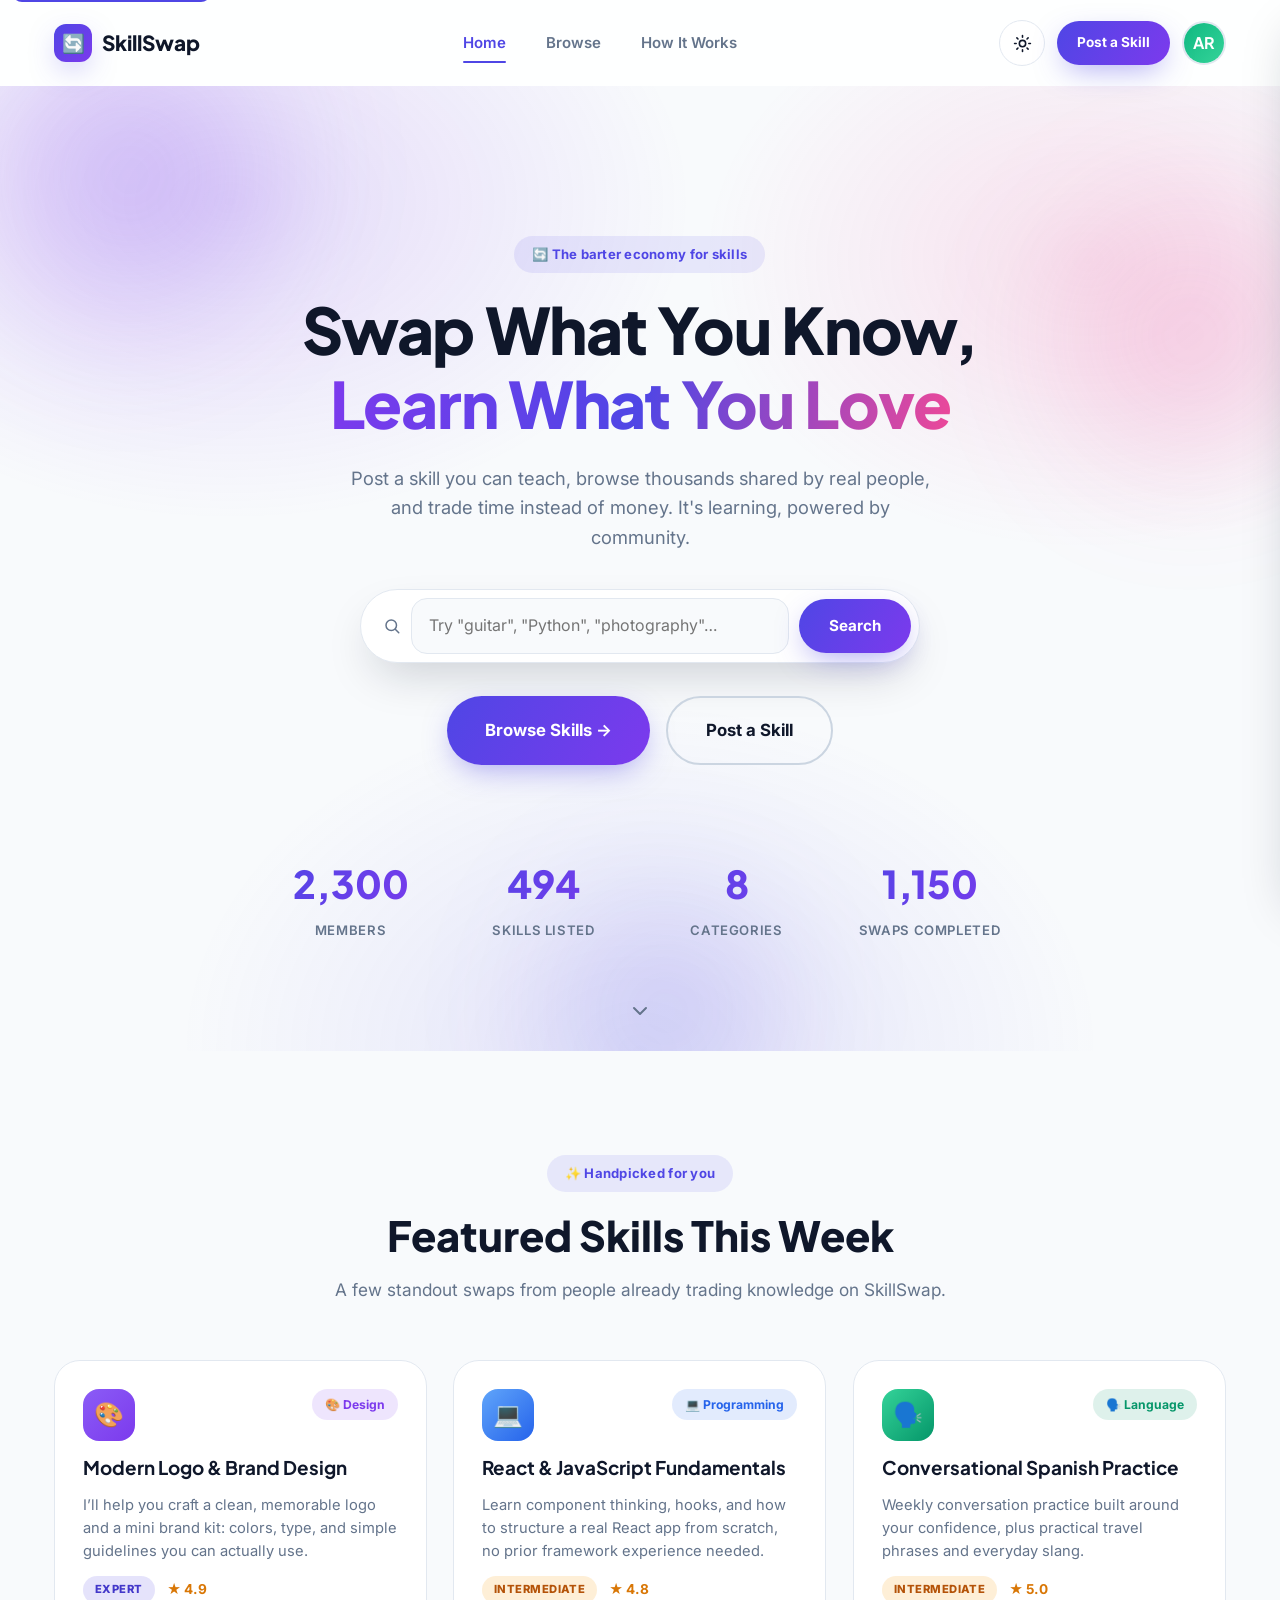
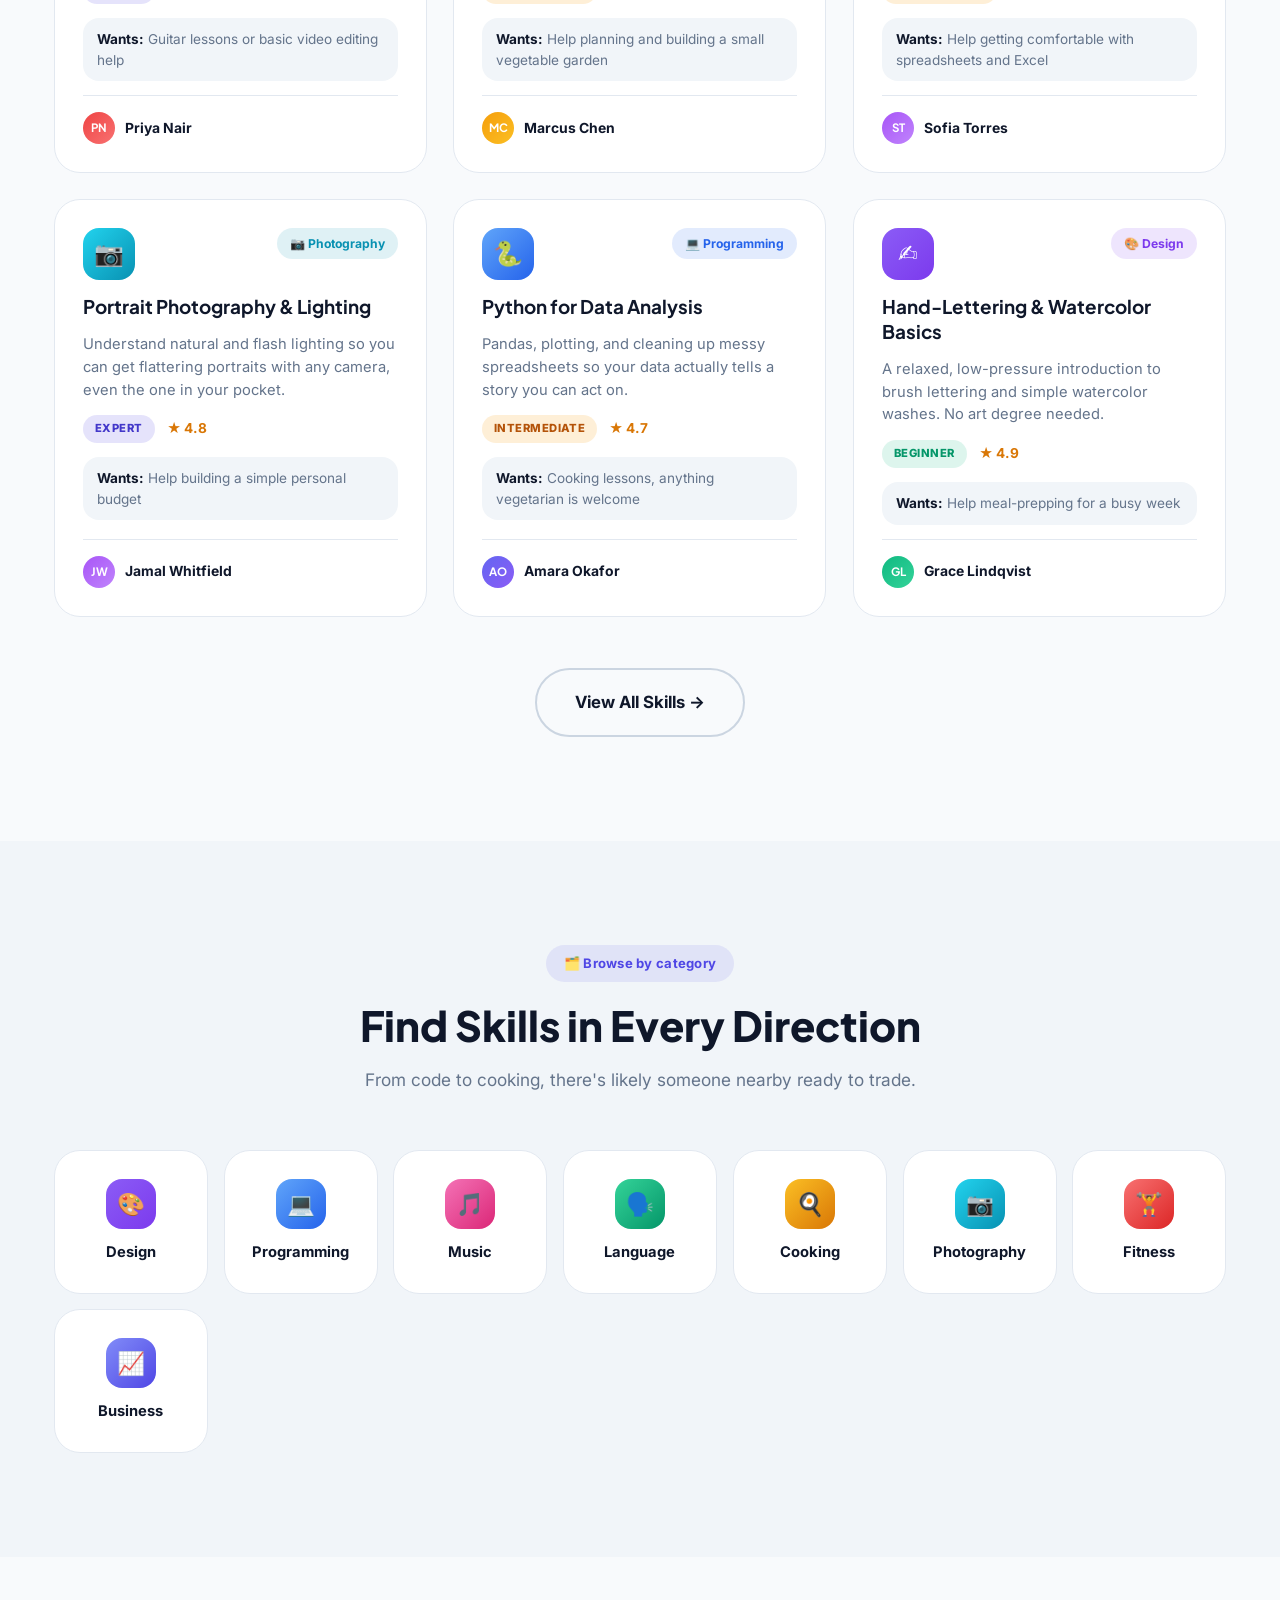
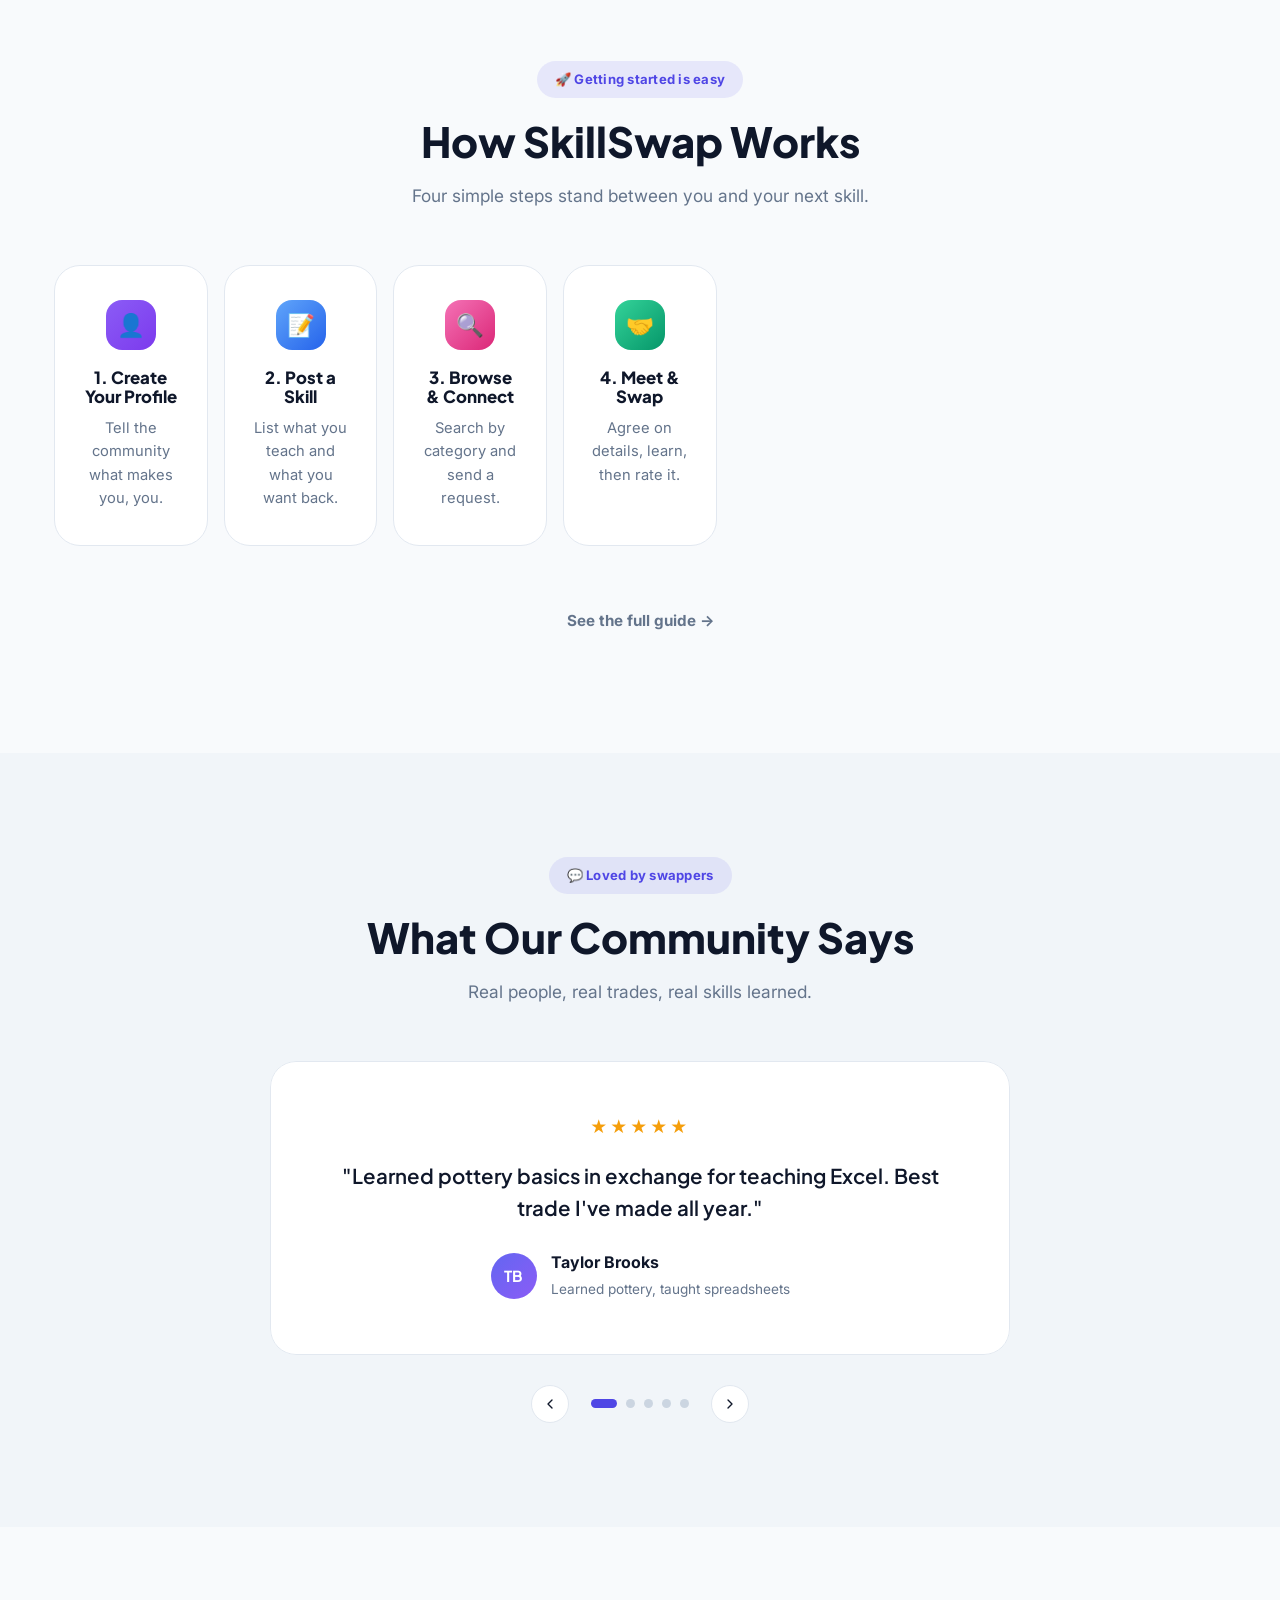
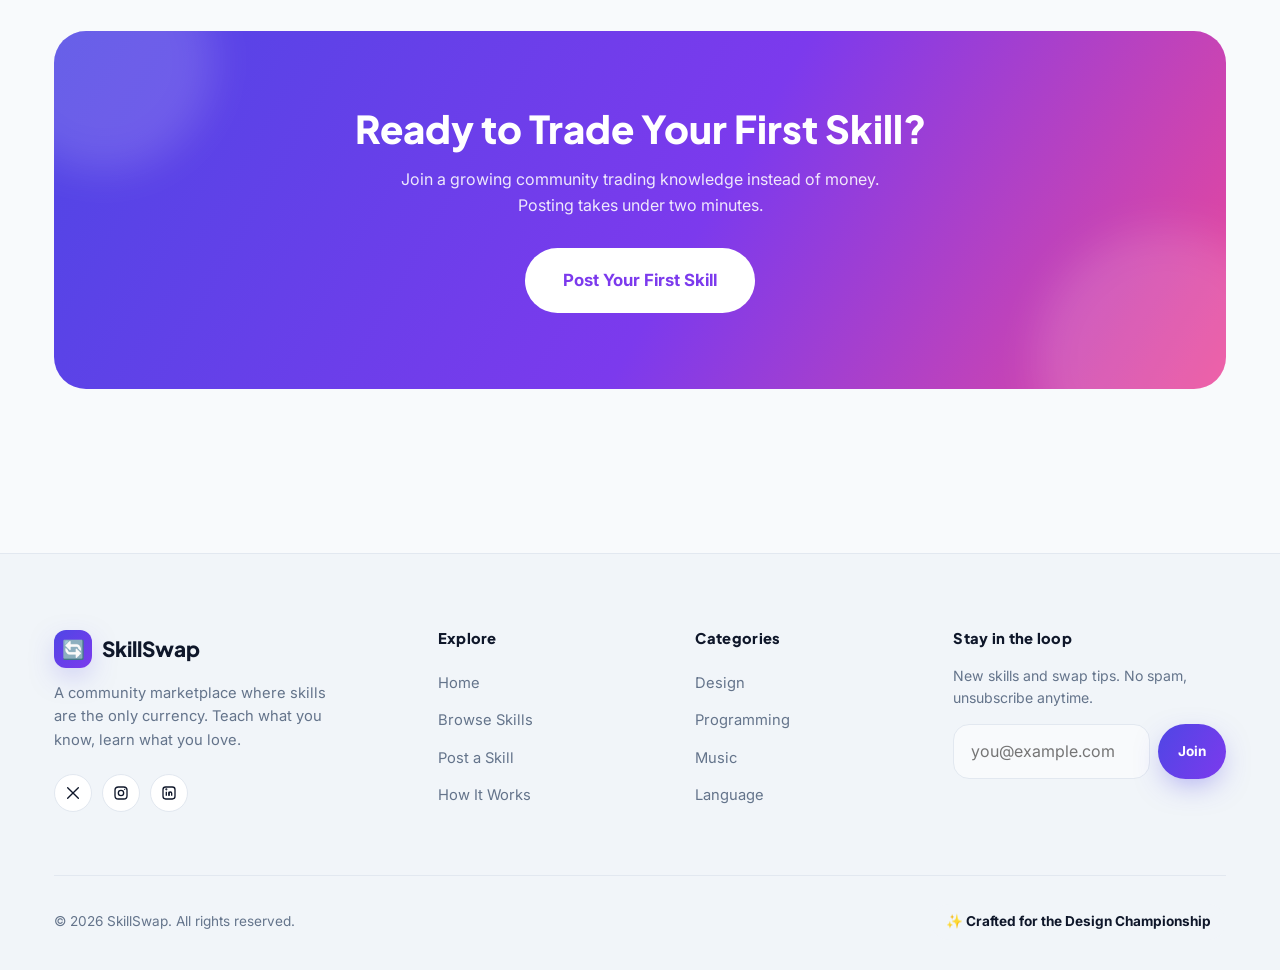
==== index.html @ 1da4742b "Add complete SkillSwap website with all pages and assets Co-Authored-By: Claude Sonnet 5 <noreply@an" ====
<!doctype html>
<html lang="en">
<head>
  <meta charset="UTF-8">
  <meta name="viewport" content="width=device-width, initial-scale=1.0">
  <title>SkillSwap — Trade Skills, Not Money</title>
  <meta name="description" content="SkillSwap is a community marketplace where you trade the skills you know for the skills you want to learn. No fees, no catch, just fair swaps.">
  <meta name="theme-color" content="#4f46e5">
  <link rel="icon" href="data:image/svg+xml,<svg xmlns='http://www.w3.org/2000/svg' viewBox='0 0 100 100'><text y='.9em' font-size='90'>🤝</text></svg>">
  <link rel="stylesheet" href="css/styles.css">
</head>
<body>
  <a class="skip-link" href="#main">Skip to main content</a>

  <header class="site-header">
    <div class="container header-inner">
      <a href="index.html" class="logo"><span class="logo-mark">🔄</span> SkillSwap</a>
      <nav class="nav-links" aria-label="Primary">
        <a href="index.html" class="nav-link">Home</a>
        <a href="browse.html" class="nav-link">Browse</a>
        <a href="how-it-works.html" class="nav-link">How It Works</a>
      </nav>
      <div class="header-actions">
        <button type="button" class="btn-icon theme-toggle" aria-label="Toggle dark mode" aria-pressed="false">
          <svg class="icon-sun" width="19" height="19" viewBox="0 0 24 24" fill="none" stroke="currentColor" stroke-width="2" stroke-linecap="round"><circle cx="12" cy="12" r="4"/><path d="M12 2v2M12 20v2M4.9 4.9l1.4 1.4M17.7 17.7l1.4 1.4M2 12h2M20 12h2M4.9 19.1l1.4-1.4M17.7 6.3l1.4-1.4"/></svg>
          <svg class="icon-moon" width="19" height="19" viewBox="0 0 24 24" fill="none" stroke="currentColor" stroke-width="2" stroke-linecap="round" stroke-linejoin="round"><path d="M21 12.8A9 9 0 1111.2 3a7 7 0 009.8 9.8z"/></svg>
        </button>
        <a href="post-skill.html" class="btn btn-primary btn-sm nav-cta">Post a Skill</a>
        <a href="profile.html" class="profile-link" aria-label="Your profile"><span class="avatar avatar-c2">AR</span></a>
        <button type="button" class="nav-toggle" aria-label="Open menu" aria-expanded="false"><span></span><span></span><span></span></button>
      </div>
    </div>
  </header>
  <div class="panel-backdrop"></div>
  <nav id="mobile-panel" aria-label="Mobile">
    <a href="index.html" class="mobile-link">Home</a>
    <a href="browse.html" class="mobile-link">Browse Skills</a>
    <a href="post-skill.html" class="mobile-link">Post a Skill</a>
    <a href="how-it-works.html" class="mobile-link">How It Works</a>
    <a href="profile.html" class="mobile-link">Profile</a>
    <a href="post-skill.html" class="btn btn-primary btn-block mobile-cta">Post a Skill</a>
  </nav>

  <main id="main">
    <section class="hero" data-parallax>
      <div class="hero-blobs" aria-hidden="true">
        <div class="blob blob-1" data-depth="14"></div>
        <div class="blob blob-2" data-depth="22"></div>
        <div class="blob blob-3" data-depth="10"></div>
      </div>
      <div class="container hero-inner">
        <span class="eyebrow" data-reveal style="transition-delay:0s">🔄 The barter economy for skills</span>
        <h1 data-reveal style="transition-delay:.08s">Swap What You Know, <span class="text-gradient">Learn What You Love</span></h1>
        <p class="hero-sub" data-reveal style="transition-delay:.16s">Post a skill you can teach, browse thousands shared by real people, and trade time instead of money. It's learning, powered by community.</p>

        <form class="hero-search" id="hero-search-form" role="search" data-reveal style="transition-delay:.24s">
          <span class="hero-search-icon" aria-hidden="true">
            <svg width="18" height="18" viewBox="0 0 24 24" fill="none" stroke="currentColor" stroke-width="2" stroke-linecap="round"><circle cx="11" cy="11" r="7"/><path d="M21 21l-4.3-4.3"/></svg>
          </span>
          <label for="hero-search-input" class="sr-only">Search skills</label>
          <input type="text" id="hero-search-input" placeholder='Try "guitar", "Python", "photography"…' autocomplete="off">
          <button type="submit" class="btn btn-primary">Search</button>
        </form>

        <div class="hero-cta" data-reveal style="transition-delay:.32s">
          <a href="browse.html" class="btn btn-primary btn-lg">Browse Skills →</a>
          <a href="post-skill.html" class="btn btn-outline btn-lg">Post a Skill</a>
        </div>

        <div class="hero-stats" data-reveal style="transition-delay:.4s">
          <div class="stat-item"><span class="stat-num" data-counter="2300">0</span><span class="stat-label">Members</span></div>
          <div class="stat-item"><span class="stat-num" data-counter-target="skills" data-counter="480">0</span><span class="stat-label">Skills Listed</span></div>
          <div class="stat-item"><span class="stat-num" data-counter-target="categories" data-counter="8">0</span><span class="stat-label">Categories</span></div>
          <div class="stat-item"><span class="stat-num" data-counter="1150">0</span><span class="stat-label">Swaps Completed</span></div>
        </div>
      </div>
      <a href="#featured" class="scroll-cue" aria-label="Scroll to featured skills">
        <svg width="24" height="24" viewBox="0 0 24 24" fill="none" stroke="currentColor" stroke-width="2" stroke-linecap="round" stroke-linejoin="round"><path d="M6 9l6 6 6-6"/></svg>
      </a>
    </section>

    <section class="section" id="featured">
      <div class="container">
        <div class="section-head" data-reveal>
          <span class="eyebrow">✨ Handpicked for you</span>
          <h2>Featured Skills This Week</h2>
          <p>A few standout swaps from people already trading knowledge on SkillSwap.</p>
        </div>
        <div class="skills-grid stagger" id="featured-grid"></div>
        <div style="text-align:center;margin-top:52px" data-reveal>
          <a href="browse.html" class="btn btn-outline btn-lg">View All Skills →</a>
        </div>
      </div>
    </section>

    <section class="section section-alt">
      <div class="container">
        <div class="section-head" data-reveal>
          <span class="eyebrow">🗂️ Browse by category</span>
          <h2>Find Skills in Every Direction</h2>
          <p>From code to cooking, there's likely someone nearby ready to trade.</p>
        </div>
        <div class="category-grid" id="home-categories"></div>
      </div>
    </section>

    <section class="section">
      <div class="container">
        <div class="section-head" data-reveal>
          <span class="eyebrow">🚀 Getting started is easy</span>
          <h2>How SkillSwap Works</h2>
          <p>Four simple steps stand between you and your next skill.</p>
        </div>
        <div class="category-grid stagger" data-reveal>
          <div class="tip-card"><span class="cat-icon cat-icon-violet">👤</span><h3>1. Create Your Profile</h3><p>Tell the community what makes you, you.</p></div>
          <div class="tip-card"><span class="cat-icon cat-icon-blue">📝</span><h3>2. Post a Skill</h3><p>List what you teach and what you want back.</p></div>
          <div class="tip-card"><span class="cat-icon cat-icon-pink">🔍</span><h3>3. Browse & Connect</h3><p>Search by category and send a request.</p></div>
          <div class="tip-card"><span class="cat-icon cat-icon-emerald">🤝</span><h3>4. Meet & Swap</h3><p>Agree on details, learn, then rate it.</p></div>
        </div>
        <div style="text-align:center;margin-top:48px" data-reveal>
          <a href="how-it-works.html" class="btn btn-ghost">See the full guide →</a>
        </div>
      </div>
    </section>

    <section class="section section-alt">
      <div class="container">
        <div class="section-head" data-reveal>
          <span class="eyebrow">💬 Loved by swappers</span>
          <h2>What Our Community Says</h2>
          <p>Real people, real trades, real skills learned.</p>
        </div>
        <div class="testimonial-wrap" data-reveal>
          <div class="testimonial-track" id="testimonial-track">
            <div class="testimonial-card">
              <div class="testimonial-stars" aria-hidden="true">★★★★★</div>
              <p class="testimonial-quote">"Learned pottery basics in exchange for teaching Excel. Best trade I've made all year."</p>
              <div class="testimonial-person">
                <span class="avatar avatar-md avatar-c0">TB</span>
                <div style="text-align:left"><span class="testimonial-name">Taylor Brooks</span><span class="testimonial-role">Learned pottery, taught spreadsheets</span></div>
              </div>
            </div>
            <div class="testimonial-card">
              <div class="testimonial-stars" aria-hidden="true">★★★★★</div>
              <p class="testimonial-quote">"I was skeptical about a no-money marketplace. Three swaps in, SkillSwap has more than paid for itself."</p>
              <div class="testimonial-person">
                <span class="avatar avatar-md avatar-c4">SO</span>
                <div style="text-align:left"><span class="testimonial-name">Sam Okonkwo</span><span class="testimonial-role">Web developer & home cook</span></div>
              </div>
            </div>
            <div class="testimonial-card">
              <div class="testimonial-stars" aria-hidden="true">★★★★★</div>
              <p class="testimonial-quote">"Posted my French lessons on a Tuesday, had my first swap request by Thursday. It just works."</p>
              <div class="testimonial-person">
                <span class="avatar avatar-md avatar-c1">ID</span>
                <div style="text-align:left"><span class="testimonial-name">Isabelle Duarte</span><span class="testimonial-role">French tutor</span></div>
              </div>
            </div>
            <div class="testimonial-card">
              <div class="testimonial-stars" aria-hidden="true">★★★★★</div>
              <p class="testimonial-quote">"Traded logo design for guitar lessons. My band finally has a logo, and I can play barre chords."</p>
              <div class="testimonial-person">
                <span class="avatar avatar-md avatar-c6">RP</span>
                <div style="text-align:left"><span class="testimonial-name">Ravi Patel</span><span class="testimonial-role">Musician & designer</span></div>
              </div>
            </div>
            <div class="testimonial-card">
              <div class="testimonial-stars" aria-hidden="true">★★★★★</div>
              <p class="testimonial-quote">"The matching flow feels more thoughtful than platforms ten times this size. Genuinely well made."</p>
              <div class="testimonial-person">
                <span class="avatar avatar-md avatar-c3">MS</span>
                <div style="text-align:left"><span class="testimonial-name">Meg Sullivan</span><span class="testimonial-role">Product manager</span></div>
              </div>
            </div>
          </div>
        </div>
        <div class="testimonial-controls">
          <button type="button" class="btn-icon btn-sm" id="testimonial-prev" aria-label="Previous testimonial">
            <svg width="16" height="16" viewBox="0 0 24 24" fill="none" stroke="currentColor" stroke-width="2" stroke-linecap="round" stroke-linejoin="round"><path d="M15 18l-6-6 6-6"/></svg>
          </button>
          <div class="testimonial-dots" id="testimonial-dots"></div>
          <button type="button" class="btn-icon btn-sm" id="testimonial-next" aria-label="Next testimonial">
            <svg width="16" height="16" viewBox="0 0 24 24" fill="none" stroke="currentColor" stroke-width="2" stroke-linecap="round" stroke-linejoin="round"><path d="M9 18l6-6-6-6"/></svg>
          </button>
        </div>
      </div>
    </section>

    <section class="section">
      <div class="container">
        <div class="cta-banner" data-reveal="scale">
          <h2>Ready to Trade Your First Skill?</h2>
          <p>Join a growing community trading knowledge instead of money. Posting takes under two minutes.</p>
          <a href="post-skill.html" class="btn btn-white btn-lg">Post Your First Skill</a>
        </div>
      </div>
    </section>
  </main>

  <footer class="site-footer">
    <div class="container">
      <div class="footer-grid">
        <div class="footer-brand">
          <a href="index.html" class="logo"><span class="logo-mark">🔄</span> SkillSwap</a>
          <p>A community marketplace where skills are the only currency. Teach what you know, learn what you love.</p>
          <div class="footer-social">
            <a href="#" class="btn-icon btn-sm" aria-label="Twitter"><svg width="16" height="16" viewBox="0 0 24 24" fill="none" stroke="currentColor" stroke-width="2" stroke-linecap="round"><path d="M4 4l16 16M20 4L4 20"/></svg></a>
            <a href="#" class="btn-icon btn-sm" aria-label="Instagram"><svg width="16" height="16" viewBox="0 0 24 24" fill="none" stroke="currentColor" stroke-width="2"><rect x="3" y="3" width="18" height="18" rx="5"/><circle cx="12" cy="12" r="4"/><circle cx="17.5" cy="6.5" r="1" fill="currentColor" stroke="none"/></svg></a>
            <a href="#" class="btn-icon btn-sm" aria-label="LinkedIn"><svg width="16" height="16" viewBox="0 0 24 24" fill="none" stroke="currentColor" stroke-width="2"><rect x="3" y="3" width="18" height="18" rx="4"/><line x1="8" y1="10" x2="8" y2="16"/><circle cx="8" cy="6.5" r=".6" fill="currentColor"/><path d="M12 16v-3.5a2 2 0 0 1 4 0V16"/><line x1="12" y1="10" x2="12" y2="16"/></svg></a>
          </div>
        </div>
        <div class="footer-col">
          <h4>Explore</h4>
          <ul>
            <li><a href="index.html">Home</a></li>
            <li><a href="browse.html">Browse Skills</a></li>
            <li><a href="post-skill.html">Post a Skill</a></li>
            <li><a href="how-it-works.html">How It Works</a></li>
          </ul>
        </div>
        <div class="footer-col">
          <h4>Categories</h4>
          <ul>
            <li><a href="browse.html?category=design">Design</a></li>
            <li><a href="browse.html?category=programming">Programming</a></li>
            <li><a href="browse.html?category=music">Music</a></li>
            <li><a href="browse.html?category=language">Language</a></li>
          </ul>
        </div>
        <div class="footer-col">
          <h4>Stay in the loop</h4>
          <p style="color:var(--text-muted);font-size:.88rem;margin-bottom:14px">New skills and swap tips. No spam, unsubscribe anytime.</p>
          <form class="footer-newsletter">
            <label for="newsletter-email" class="sr-only">Email address</label>
            <input type="email" id="newsletter-email" placeholder="you@example.com" required>
            <button type="submit" class="btn btn-primary btn-sm">Join</button>
          </form>
        </div>
      </div>
      <div class="footer-bottom">
        <span>© <span data-year></span> SkillSwap. All rights reserved.</span>
        <span class="made-for-badge">✨ Crafted for the Design Championship</span>
      </div>
    </div>
  </footer>

  <script src="js/app.js"></script>
  <script src="js/home.js"></script>
</body>
</html>
---- css/styles.css ----
/* =========================================================
   SkillSwap — Design System & Styles
   HTML/CSS/vanilla JS only. No frameworks.
   ========================================================= */

@import url('https://fonts.googleapis.com/css2?family=Inter:wght@400;500;600;700&family=Plus+Jakarta+Sans:wght@500;600;700;800&display=swap');

/* -----------------------------
   1. Tokens
------------------------------*/
:root{
  --primary:#4f46e5;
  --primary-2:#7c3aed;
  --primary-3:#ec4899;
  --primary-rgb:79,70,229;
  --success:#10b981;
  --warning:#f59e0b;
  --danger:#ef4444;
  --danger-rgb:239,68,68;

  --bg:#f8fafc;
  --surface:#ffffff;
  --bg-subtle:#f1f5f9;
  --border:#e2e8f0;
  --border-strong:#cbd5e1;
  --text:#0f172a;
  --text-muted:#64748b;
  --footer-bg:#f1f5f9;

  --hero-bg:radial-gradient(60% 55% at 18% 12%,rgba(124,58,237,.16),transparent 60%),
            radial-gradient(50% 50% at 85% 18%,rgba(236,72,153,.14),transparent 60%),
            radial-gradient(60% 60% at 50% 100%,rgba(79,70,229,.12),transparent 60%),
            var(--bg);

  --shadow-sm:0 1px 2px rgba(15,23,42,.06);
  --shadow-md:0 8px 24px -8px rgba(15,23,42,.16);
  --shadow-lg:0 20px 48px -14px rgba(15,23,42,.22);
  --shadow-glow:0 10px 30px -8px rgba(79,70,229,.5);

  --radius-sm:10px;
  --radius-md:16px;
  --radius-lg:26px;
  --radius-full:999px;

  --ease:cubic-bezier(.4,0,.2,1);
  --font-heading:'Plus Jakarta Sans',Inter,system-ui,-apple-system,sans-serif;
  --font-body:'Inter',system-ui,-apple-system,sans-serif;
}

:root:not([data-theme="light"]){
  @media (prefers-color-scheme: dark){
    --bg:#0a0e1a; --surface:#121830; --bg-subtle:#171f3a; --border:#232b4a; --border-strong:#303a63;
    --text:#eef1fb; --text-muted:#98a2c7; --footer-bg:#080b16;
    --hero-bg:radial-gradient(60% 55% at 18% 12%,rgba(124,58,237,.35),transparent 60%),
              radial-gradient(50% 50% at 85% 18%,rgba(236,72,153,.22),transparent 60%),
              radial-gradient(60% 60% at 50% 100%,rgba(79,70,229,.28),transparent 60%),
              var(--bg);
    --shadow-sm:0 1px 2px rgba(0,0,0,.4); --shadow-md:0 8px 24px -8px rgba(0,0,0,.55);
    --shadow-lg:0 24px 56px -16px rgba(0,0,0,.65); --shadow-glow:0 10px 34px -8px rgba(124,58,237,.6);
  }
}
:root[data-theme="dark"]{
  --bg:#0a0e1a; --surface:#121830; --bg-subtle:#171f3a; --border:#232b4a; --border-strong:#303a63;
  --text:#eef1fb; --text-muted:#98a2c7; --footer-bg:#080b16;
  --hero-bg:radial-gradient(60% 55% at 18% 12%,rgba(124,58,237,.35),transparent 60%),
            radial-gradient(50% 50% at 85% 18%,rgba(236,72,153,.22),transparent 60%),
            radial-gradient(60% 60% at 50% 100%,rgba(79,70,229,.28),transparent 60%),
            var(--bg);
  --shadow-sm:0 1px 2px rgba(0,0,0,.4); --shadow-md:0 8px 24px -8px rgba(0,0,0,.55);
  --shadow-lg:0 24px 56px -16px rgba(0,0,0,.65); --shadow-glow:0 10px 34px -8px rgba(124,58,237,.6);
}

/* -----------------------------
   2. Reset & base
------------------------------*/
*,*::before,*::after{box-sizing:border-box;margin:0;padding:0}
html{scroll-behavior:smooth;-webkit-text-size-adjust:100%}
body{
  background:var(--bg);color:var(--text);font-family:var(--font-body);
  line-height:1.6;font-size:16px;overflow-x:hidden;transition:background .35s var(--ease),color .35s var(--ease);
}
body.no-scroll{overflow:hidden}
img,svg{display:block;max-width:100%}
button,input,select,textarea{font:inherit;color:inherit}
button{cursor:pointer;background:none;border:none}
a{color:inherit;text-decoration:none}
ul{list-style:none}
h1,h2,h3,h4{font-family:var(--font-heading);line-height:1.15;font-weight:800}
::selection{background:var(--primary);color:#fff}
::-webkit-scrollbar{width:10px;height:10px}
::-webkit-scrollbar-track{background:var(--bg-subtle)}
::-webkit-scrollbar-thumb{background:var(--border-strong);border-radius:999px}
::-webkit-scrollbar-thumb:hover{background:var(--primary-2)}
:focus-visible{outline:2px solid var(--primary);outline-offset:3px;border-radius:4px}
:focus:not(:focus-visible){outline:none}

.skip-link{
  position:absolute;top:-48px;left:12px;background:var(--primary);color:#fff;padding:12px 20px;
  border-radius:var(--radius-sm);z-index:1000;transition:top .25s var(--ease);font-weight:700;
}
.skip-link:focus{top:12px}
.sr-only{position:absolute;width:1px;height:1px;overflow:hidden;clip:rect(0,0,0,0);white-space:nowrap}

/* -----------------------------
   3. Layout utilities
------------------------------*/
.container{max-width:1220px;margin:0 auto;padding:0 24px}
main{display:block}
.section{padding:104px 0}
.section-sm{padding:64px 0}
.section-alt{background:var(--bg-subtle)}
.section-head{max-width:640px;margin:0 auto 56px;text-align:center}
.section-head.left{margin:0 0 48px;text-align:left}
.section-head h2{font-size:clamp(1.8rem,3.4vw,2.6rem);margin-bottom:16px}
.section-head p{color:var(--text-muted);font-size:1.08rem}
.eyebrow{
  display:inline-flex;align-items:center;gap:8px;padding:8px 18px;border-radius:var(--radius-full);
  background:rgba(var(--primary-rgb),.1);color:var(--primary);font-weight:700;font-size:.82rem;
  letter-spacing:.02em;margin-bottom:20px;
}
.text-gradient{
  background:linear-gradient(100deg,var(--primary-2),var(--primary),var(--primary-3));
  -webkit-background-clip:text;background-clip:text;color:transparent;
}
.stagger>*:nth-child(1){transition-delay:.04s}
.stagger>*:nth-child(2){transition-delay:.1s}
.stagger>*:nth-child(3){transition-delay:.16s}
.stagger>*:nth-child(4){transition-delay:.22s}
.stagger>*:nth-child(5){transition-delay:.28s}
.stagger>*:nth-child(6){transition-delay:.34s}
.stagger>*:nth-child(7){transition-delay:.4s}
.stagger>*:nth-child(8){transition-delay:.46s}
.stagger>*:nth-child(n+9){transition-delay:.5s}

[data-reveal]{opacity:0;transform:translateY(30px);transition:opacity .7s var(--ease),transform .7s var(--ease);will-change:transform,opacity}
[data-reveal].is-visible{opacity:1;transform:none}
[data-reveal="fade"]{transform:none}
[data-reveal="left"]{transform:translateX(-40px)}
[data-reveal="left"].is-visible{transform:none}
[data-reveal="right"]{transform:translateX(40px)}
[data-reveal="right"].is-visible{transform:none}
[data-reveal="scale"]{transform:scale(.9)}
[data-reveal="scale"].is-visible{transform:none}

/* -----------------------------
   4. Buttons
------------------------------*/
.btn{
  position:relative;overflow:hidden;display:inline-flex;align-items:center;justify-content:center;gap:8px;
  padding:15px 30px;border-radius:var(--radius-full);font-weight:700;font-size:.95rem;white-space:nowrap;
  transition:transform .25s var(--ease),box-shadow .25s var(--ease),background .25s var(--ease),color .25s var(--ease),border-color .25s var(--ease);
}
.btn:active{transform:scale(.97)}
.btn-primary{background:linear-gradient(120deg,var(--primary),var(--primary-2));color:#fff;box-shadow:var(--shadow-glow)}
.btn-primary:hover{transform:translateY(-3px);box-shadow:0 16px 36px -8px rgba(var(--primary-rgb),.55)}
.btn-outline{background:transparent;border:2px solid var(--border-strong);color:var(--text)}
.btn-outline:hover{border-color:var(--primary);color:var(--primary);transform:translateY(-3px)}
.btn-ghost{background:transparent;color:var(--text-muted)}
.btn-ghost:hover{color:var(--text);background:var(--bg-subtle)}
.btn-white{background:#fff;color:var(--primary-2)}
.btn-white:hover{transform:translateY(-3px);box-shadow:0 14px 30px -10px rgba(0,0,0,.35)}
.btn-danger-outline{background:transparent;border:2px solid rgba(var(--danger-rgb),.35);color:var(--danger)}
.btn-danger-outline:hover{background:rgba(var(--danger-rgb),.08)}
.btn-lg{padding:19px 38px;font-size:1.05rem}
.btn-sm{padding:11px 20px;font-size:.85rem}
.btn-block{width:100%}
.btn[disabled]{opacity:.55;cursor:not-allowed;transform:none!important}
.btn-icon{width:46px;height:46px;padding:0;border-radius:50%;display:grid;place-items:center;background:var(--surface);border:1.5px solid var(--border);color:var(--text);flex-shrink:0}
.btn-icon:hover{border-color:var(--primary);color:var(--primary);transform:translateY(-2px)}
.btn-icon.btn-sm{width:38px;height:38px}
.ripple{position:absolute;border-radius:50%;transform:scale(0);animation:rippleAnim .6s ease-out;pointer-events:none;background:rgba(255,255,255,.55)}
.btn-outline .ripple,.btn-ghost .ripple,.btn-icon .ripple{background:rgba(var(--primary-rgb),.18)}
@keyframes rippleAnim{to{transform:scale(2.6);opacity:0}}

/* -----------------------------
   5. Chips / badges / avatars
------------------------------*/
.chip{display:inline-flex;align-items:center;gap:6px;padding:6px 13px;border-radius:var(--radius-full);font-size:.76rem;font-weight:700}
.chip-violet{background:rgba(124,58,237,.13);color:#7c3aed}
.chip-blue{background:rgba(37,99,235,.13);color:#2563eb}
.chip-pink{background:rgba(219,39,119,.13);color:#db2777}
.chip-emerald{background:rgba(5,150,105,.13);color:#059669}
.chip-amber{background:rgba(217,119,6,.14);color:#b45309}
.chip-cyan{background:rgba(8,145,178,.13);color:#0891b2}
.chip-red{background:rgba(220,38,38,.13);color:#dc2626}
.chip-indigo{background:rgba(79,70,229,.13);color:#4f46e5}

.cat-icon{width:50px;height:50px;border-radius:16px;display:grid;place-items:center;font-size:1.4rem;flex-shrink:0;color:#fff}
.cat-icon-violet{background:linear-gradient(135deg,#8b5cf6,#7c3aed)}
.cat-icon-blue{background:linear-gradient(135deg,#60a5fa,#2563eb)}
.cat-icon-pink{background:linear-gradient(135deg,#f472b6,#db2777)}
.cat-icon-emerald{background:linear-gradient(135deg,#34d399,#059669)}
.cat-icon-amber{background:linear-gradient(135deg,#fbbf24,#d97706)}
.cat-icon-cyan{background:linear-gradient(135deg,#22d3ee,#0891b2)}
.cat-icon-red{background:linear-gradient(135deg,#f87171,#dc2626)}
.cat-icon-indigo{background:linear-gradient(135deg,#818cf8,#4f46e5)}

.badge{display:inline-block;padding:5px 12px;border-radius:var(--radius-full);font-size:.7rem;font-weight:800;text-transform:uppercase;letter-spacing:.04em}
.lvl-beginner{background:rgba(16,185,129,.14);color:#059669}
.lvl-intermediate{background:rgba(245,158,11,.16);color:#b45309}
.lvl-expert{background:rgba(79,70,229,.15);color:#4338ca}
:root[data-theme="dark"] .lvl-beginner{color:#34d399}
:root[data-theme="dark"] .lvl-intermediate{color:#fbbf24}
:root[data-theme="dark"] .lvl-expert{color:#a5b4fc}

.avatar{border-radius:50%;display:grid;place-items:center;font-family:var(--font-heading);font-weight:700;color:#fff;flex-shrink:0;line-height:1}
.avatar-sm{width:32px;height:32px;font-size:.72rem}
.avatar-md{width:46px;height:46px;font-size:.95rem}
.avatar-xl{width:96px;height:96px;font-size:2rem;box-shadow:var(--shadow-lg)}
.avatar-c0{background:linear-gradient(135deg,#6366f1,#8b5cf6)}
.avatar-c1{background:linear-gradient(135deg,#ec4899,#f472b6)}
.avatar-c2{background:linear-gradient(135deg,#10b981,#34d399)}
.avatar-c3{background:linear-gradient(135deg,#f59e0b,#fbbf24)}
.avatar-c4{background:linear-gradient(135deg,#06b6d4,#22d3ee)}
.avatar-c5{background:linear-gradient(135deg,#ef4444,#f87171)}
.avatar-c6{background:linear-gradient(135deg,#3b82f6,#60a5fa)}
.avatar-c7{background:linear-gradient(135deg,#a855f7,#c084fc)}

/* -----------------------------
   6. Header / Nav
------------------------------*/
.site-header{
  position:sticky;top:0;z-index:200;padding:20px 0;background:rgba(var(--primary-rgb),0);
  backdrop-filter:blur(0px);transition:all .35s var(--ease);
}
.site-header::before{
  content:'';position:absolute;inset:0;background:var(--surface);opacity:.85;backdrop-filter:blur(14px);
  z-index:-1;transition:opacity .35s var(--ease),box-shadow .35s var(--ease);border-bottom:1px solid transparent;
}
.site-header.scrolled::before{opacity:.96;box-shadow:var(--shadow-sm);border-bottom-color:var(--border)}
.header-inner{display:flex;align-items:center;justify-content:space-between;gap:20px}
.logo{display:flex;align-items:center;gap:10px;font-family:var(--font-heading);font-weight:800;font-size:1.3rem}
.logo-mark{width:38px;height:38px;border-radius:12px;background:linear-gradient(135deg,var(--primary),var(--primary-2));display:grid;place-items:center;font-size:1.15rem;box-shadow:var(--shadow-glow)}
.nav-links{display:flex;align-items:center;gap:8px}
.nav-link{position:relative;padding:10px 16px;font-weight:600;font-size:.94rem;color:var(--text-muted);border-radius:var(--radius-full);transition:color .25s}
.nav-link:hover{color:var(--text)}
.nav-link.active{color:var(--primary)}
.nav-link.active::after{content:'';position:absolute;left:16px;right:16px;bottom:2px;height:2px;background:var(--primary);border-radius:2px}
.header-actions{display:flex;align-items:center;gap:12px}
.profile-link{width:44px;height:44px;border-radius:50%;overflow:hidden;border:2px solid var(--border);transition:border-color .25s,transform .25s}
.profile-link:hover{border-color:var(--primary);transform:translateY(-2px)}
.profile-link .avatar{width:100%;height:100%;border-radius:0}

.theme-toggle .icon-sun,.theme-toggle .icon-moon{transition:transform .4s var(--ease),opacity .3s}
.theme-toggle .icon-moon{display:none}
:root[data-theme="dark"] .theme-toggle .icon-sun{display:none}
:root[data-theme="dark"] .theme-toggle .icon-moon{display:block}

.nav-toggle{display:none;width:44px;height:44px;border-radius:12px;border:1.5px solid var(--border);position:relative;flex-shrink:0}
.nav-toggle span{position:absolute;left:12px;right:12px;height:2px;background:var(--text);border-radius:2px;transition:all .3s var(--ease)}
.nav-toggle span:nth-child(1){top:16px}
.nav-toggle span:nth-child(2){top:22px}
.nav-toggle span:nth-child(3){top:28px}
.nav-toggle.is-active span:nth-child(1){transform:translateY(6px) rotate(45deg)}
.nav-toggle.is-active span:nth-child(2){opacity:0}
.nav-toggle.is-active span:nth-child(3){transform:translateY(-6px) rotate(-45deg)}

#mobile-panel{
  position:fixed;top:0;right:0;bottom:0;width:min(340px,86vw);background:var(--surface);z-index:250;
  box-shadow:var(--shadow-lg);padding:100px 32px 40px;transform:translateX(100%);transition:transform .4s var(--ease);
  display:flex;flex-direction:column;gap:6px;overflow-y:auto;
}
#mobile-panel.open{transform:none}
.mobile-link{display:block;padding:16px 4px;font-weight:700;font-size:1.1rem;border-bottom:1px solid var(--border);color:var(--text)}
.mobile-link.active{color:var(--primary)}
.mobile-cta{margin-top:24px}
.panel-backdrop{position:fixed;inset:0;background:rgba(10,14,26,.5);backdrop-filter:blur(2px);z-index:240;opacity:0;pointer-events:none;transition:opacity .35s}
.panel-backdrop.open{opacity:1;pointer-events:auto}

/* -----------------------------
   7. Hero
------------------------------*/
.hero{position:relative;overflow:hidden;padding:150px 0 110px;background:var(--hero-bg)}
.hero-blobs{position:absolute;inset:0;overflow:hidden;z-index:0;pointer-events:none}
.blob{position:absolute;border-radius:50%;filter:blur(60px);opacity:.55;animation:floatBlob 20s ease-in-out infinite alternate}
.blob-1{width:420px;height:420px;top:-120px;left:-80px;background:radial-gradient(circle,rgba(124,58,237,.55),transparent 70%);animation-duration:22s}
.blob-2{width:380px;height:380px;top:60px;right:-100px;background:radial-gradient(circle,rgba(236,72,153,.45),transparent 70%);animation-duration:26s;animation-delay:-4s}
.blob-3{width:360px;height:360px;bottom:-140px;left:38%;background:radial-gradient(circle,rgba(79,70,229,.4),transparent 70%);animation-duration:19s;animation-delay:-9s}
@keyframes floatBlob{0%{transform:translate(0,0) scale(1)}50%{transform:translate(30px,-36px) scale(1.08)}100%{transform:translate(-24px,26px) scale(.95)}}

.hero-inner{position:relative;z-index:1;max-width:800px;margin:0 auto;text-align:center}
.hero h1{font-size:clamp(2.3rem,5.4vw,4rem);letter-spacing:-.02em}
.hero-sub{margin:24px auto 0;max-width:600px;color:var(--text-muted);font-size:1.15rem}
.hero-search{display:flex;align-items:center;gap:10px;max-width:560px;margin:36px auto 0;background:var(--surface);border:1.5px solid var(--border);border-radius:var(--radius-full);padding:8px 8px 8px 22px;box-shadow:var(--shadow-lg)}
.hero-search input{flex:1;border:none;outline:none;background:transparent;font-size:1rem}
.hero-search-icon{color:var(--text-muted);flex-shrink:0}
.hero-cta{display:flex;justify-content:center;gap:16px;flex-wrap:wrap;margin-top:34px}
.hero-stats{display:grid;grid-template-columns:repeat(4,1fr);gap:20px;max-width:920px;margin:88px auto 0}
.stat-item{text-align:center}
.stat-num{display:block;font-family:var(--font-heading);font-size:clamp(1.6rem,3vw,2.5rem);font-weight:800;background:linear-gradient(120deg,var(--primary),var(--primary-2));-webkit-background-clip:text;background-clip:text;color:transparent}
.stat-label{display:block;margin-top:6px;font-size:.82rem;color:var(--text-muted);text-transform:uppercase;letter-spacing:.05em;font-weight:600}
.scroll-cue{position:absolute;left:50%;bottom:28px;transform:translateX(-50%);color:var(--text-muted);animation:bounceDown 2.2s ease-in-out infinite;z-index:1}
@keyframes bounceDown{0%,100%{transform:translate(-50%,0)}50%{transform:translate(-50%,10px)}}

/* -----------------------------
   8. Category grid (home)
------------------------------*/
.category-grid{display:grid;grid-template-columns:repeat(auto-fill,minmax(150px,1fr));gap:16px}
.category-chip{display:flex;flex-direction:column;align-items:center;gap:12px;padding:28px 14px;background:var(--surface);border:1.5px solid var(--border);border-radius:var(--radius-lg);text-align:center;font-weight:700;font-size:.92rem;transition:transform .3s var(--ease),box-shadow .3s var(--ease),border-color .3s var(--ease)}
.category-chip:hover{transform:translateY(-6px);box-shadow:var(--shadow-md);border-color:transparent}

/* -----------------------------
   9. Skill cards & grid
------------------------------*/
.skills-grid{display:grid;grid-template-columns:repeat(auto-fill,minmax(300px,1fr));gap:26px}
.skill-card{
  position:relative;display:flex;flex-direction:column;gap:14px;background:var(--surface);
  border:1.5px solid var(--border);border-radius:var(--radius-lg);padding:28px;cursor:pointer;
  transition:transform .35s var(--ease),box-shadow .35s var(--ease),border-color .35s var(--ease);
}
.skill-card::before{content:'';position:absolute;inset:0;border-radius:inherit;padding:1.5px;background:linear-gradient(120deg,var(--primary),var(--primary-3));-webkit-mask:linear-gradient(#fff 0 0) content-box,linear-gradient(#fff 0 0);-webkit-mask-composite:xor;mask-composite:exclude;opacity:0;transition:opacity .35s}
.skill-card:hover,.skill-card:focus-visible{transform:translateY(-8px);box-shadow:var(--shadow-lg);border-color:transparent}
.skill-card:hover::before,.skill-card:focus-visible::before{opacity:1}
.skill-card-top{display:flex;align-items:flex-start;justify-content:space-between;gap:12px}
.skill-icon{width:52px;height:52px;border-radius:16px;display:grid;place-items:center;font-size:1.5rem;color:#fff;flex-shrink:0}
.skill-title{font-size:1.18rem;font-weight:700;line-height:1.32}
.skill-desc{color:var(--text-muted);font-size:.92rem;line-height:1.55;display:-webkit-box;-webkit-line-clamp:3;-webkit-box-orient:vertical;overflow:hidden}
.skill-meta{display:flex;align-items:center;gap:12px;flex-wrap:wrap}
.skill-rating{font-size:.85rem;color:#d97706;font-weight:700}
.skill-exchange{font-size:.85rem;color:var(--text-muted);background:var(--bg-subtle);padding:11px 14px;border-radius:var(--radius-md);line-height:1.5}
.skill-exchange strong{color:var(--text)}
.skill-footer{display:flex;align-items:center;gap:10px;margin-top:auto;padding-top:16px;border-top:1px solid var(--border)}
.skill-owner{font-size:.87rem;font-weight:700}
.you-tag{margin-left:auto;padding:3px 10px;border-radius:var(--radius-full);background:rgba(var(--primary-rgb),.12);color:var(--primary);font-size:.7rem;font-weight:800;text-transform:uppercase}
.card-delete{
  position:absolute;top:16px;right:16px;width:32px;height:32px;border-radius:50%;display:grid;place-items:center;
  background:rgba(var(--danger-rgb),.12);color:var(--danger);font-size:.85rem;z-index:2;transition:transform .2s,background .2s;
}
.card-delete:hover{background:rgba(var(--danger-rgb),.22);transform:scale(1.1)}

/* -----------------------------
   10. Testimonials
------------------------------*/
.testimonial-wrap{position:relative;max-width:740px;margin:0 auto;overflow:hidden;border-radius:var(--radius-lg)}
.testimonial-track{display:flex;transition:transform .55s var(--ease)}
.testimonial-card{min-width:100%;padding:52px;background:var(--surface);border:1.5px solid var(--border);border-radius:var(--radius-lg);text-align:center}
.testimonial-stars{color:#f59e0b;letter-spacing:3px;margin-bottom:20px;font-size:1.05rem}
.testimonial-quote{font-family:var(--font-heading);font-size:1.28rem;font-weight:600;line-height:1.55;color:var(--text)}
.testimonial-person{display:flex;align-items:center;justify-content:center;gap:14px;margin-top:26px}
.testimonial-name{font-weight:700;display:block}
.testimonial-role{color:var(--text-muted);font-size:.85rem}
.testimonial-controls{display:flex;align-items:center;justify-content:center;gap:22px;margin-top:30px}
.testimonial-dots{display:flex;gap:9px}
.dot{width:9px;height:9px;border-radius:50%;background:var(--border-strong);transition:all .3s var(--ease)}
.dot.active{width:26px;border-radius:6px;background:var(--primary)}

/* -----------------------------
   11. CTA banner
------------------------------*/
.cta-banner{position:relative;overflow:hidden;background:linear-gradient(120deg,var(--primary),var(--primary-2) 55%,var(--primary-3));border-radius:32px;padding:76px 40px;text-align:center;color:#fff}
.cta-banner::before,.cta-banner::after{content:'';position:absolute;border-radius:50%;background:rgba(255,255,255,.14);filter:blur(20px)}
.cta-banner::before{width:220px;height:220px;top:-80px;left:-60px}
.cta-banner::after{width:260px;height:260px;bottom:-100px;right:-70px}
.cta-banner h2{color:#fff;font-size:clamp(1.7rem,3.2vw,2.4rem);position:relative;z-index:1}
.cta-banner p{color:rgba(255,255,255,.88);margin:16px auto 30px;max-width:520px;position:relative;z-index:1}
.cta-banner .btn{position:relative;z-index:1}

/* -----------------------------
   12. Footer
------------------------------*/
.site-footer{background:var(--footer-bg);border-top:1px solid var(--border);padding:76px 0 30px;margin-top:60px}
.footer-grid{display:grid;grid-template-columns:1.6fr 1fr 1fr 1.3fr;gap:48px}
.footer-brand p{color:var(--text-muted);max-width:280px;margin-top:14px;font-size:.92rem}
.footer-social{display:flex;gap:10px;margin-top:22px}
.footer-col h4{font-size:.92rem;margin-bottom:18px;letter-spacing:.02em}
.footer-col ul li a{display:block;padding:7px 0;color:var(--text-muted);font-size:.92rem;transition:color .2s,transform .2s}
.footer-col ul li a:hover{color:var(--primary);transform:translateX(3px)}
.footer-newsletter{display:flex;gap:8px;margin-top:6px}
.footer-newsletter input{flex:1;min-width:0;padding:12px 16px;border:1.5px solid var(--border);border-radius:var(--radius-full);background:var(--surface)}
.footer-bottom{display:flex;align-items:center;justify-content:space-between;flex-wrap:wrap;gap:14px;margin-top:60px;padding-top:28px;border-top:1px solid var(--border);color:var(--text-muted);font-size:.85rem}
.made-for-badge{display:inline-flex;align-items:center;gap:7px;padding:7px 15px;border-radius:var(--radius-full);background:var(--bg-subtle);font-weight:700;color:var(--text)}

/* -----------------------------
   13. Page header (browse/post/how-it-works)
------------------------------*/
.page-header{padding:70px 0 50px;text-align:center;background:var(--hero-bg)}
.page-header h1{font-size:clamp(2rem,4vw,3rem)}
.page-header p{color:var(--text-muted);max-width:560px;margin:16px auto 0;font-size:1.05rem}

/* -----------------------------
   14. Browse toolbar & filters
------------------------------*/
.browse-toolbar{display:flex;align-items:center;gap:16px;flex-wrap:wrap;background:var(--surface);border:1.5px solid var(--border);border-radius:var(--radius-lg);padding:20px;margin-top:-58px;position:relative;z-index:2;box-shadow:var(--shadow-md)}
.search-box{flex:1;min-width:220px;display:flex;align-items:center;gap:10px;padding:13px 20px;border:1.5px solid var(--border);border-radius:var(--radius-full);background:var(--bg)}
.search-box input{flex:1;border:none;outline:none;background:transparent}
.search-box svg{color:var(--text-muted);flex-shrink:0}
.select-field{padding:13px 40px 13px 18px;border:1.5px solid var(--border);border-radius:var(--radius-full);background:var(--bg) url("data:image/svg+xml,%3Csvg xmlns='http://www.w3.org/2000/svg' viewBox='0 0 20 20' fill='none' stroke='%2364748b' stroke-width='2'%3E%3Cpath d='M5 8l5 5 5-5'/%3E%3C/svg%3E") no-repeat right 14px center;background-size:16px;appearance:none;font-weight:600;cursor:pointer}
.filter-toggle{display:none}

.filters-panel{margin-top:24px}
#category-chips{display:flex;flex-wrap:wrap;gap:10px;margin-bottom:16px}
.chip-filter{padding:11px 19px;border-radius:var(--radius-full);border:1.5px solid var(--border);background:var(--surface);font-weight:700;font-size:.87rem;transition:all .25s var(--ease)}
.chip-filter:hover{border-color:var(--primary)}
.chip-filter[aria-pressed="true"]{background:linear-gradient(120deg,var(--primary),var(--primary-2));color:#fff;border-color:transparent;box-shadow:var(--shadow-glow)}
.level-filters{display:flex;flex-wrap:wrap;gap:10px;margin-bottom:8px}
.level-filters label{display:inline-flex}
.level-filters input{position:absolute;opacity:0;width:0;height:0}
.level-filters span{padding:9px 17px;border-radius:var(--radius-full);border:1.5px solid var(--border);font-size:.85rem;font-weight:600;transition:all .25s var(--ease);display:inline-block}
.level-filters input:checked+span{background:var(--text);color:var(--surface);border-color:var(--text)}
.level-filters input:focus-visible+span{outline:2px solid var(--primary);outline-offset:2px}

.results-bar{display:flex;align-items:center;justify-content:space-between;flex-wrap:wrap;gap:12px;margin:32px 0 24px;color:var(--text-muted);font-size:.92rem}
.empty-state{text-align:center;padding:90px 20px;color:var(--text-muted)}
.empty-state .emoji{font-size:3rem;display:block;margin-bottom:18px}
.empty-state h3{color:var(--text);margin-bottom:10px}
.load-more-wrap{text-align:center;margin-top:52px}

/* -----------------------------
   15. Modal
------------------------------*/
.modal{position:fixed;inset:0;z-index:400;display:flex;align-items:center;justify-content:center;padding:24px;background:rgba(8,11,20,.6);backdrop-filter:blur(6px);opacity:0;pointer-events:none;transition:opacity .3s var(--ease)}
.modal.open{opacity:1;pointer-events:auto}
.modal-panel{background:var(--surface);border-radius:var(--radius-lg);max-width:600px;width:100%;max-height:88vh;overflow-y:auto;padding:40px;position:relative;transform:scale(.92) translateY(16px);transition:transform .4s var(--ease);box-shadow:var(--shadow-lg)}
.modal.open .modal-panel{transform:none}
.modal-close{position:absolute;top:18px;right:18px}
.modal-detail-head{display:flex;gap:16px;align-items:flex-start;margin-bottom:20px;padding-right:40px}
.modal-detail-body p{color:var(--text-muted);line-height:1.65;margin:18px 0}
.modal-detail-footer{display:flex;align-items:center;justify-content:space-between;flex-wrap:wrap;gap:16px;margin-top:28px;padding-top:24px;border-top:1px solid var(--border)}

/* -----------------------------
   16. Forms (post-skill, edit-profile)
------------------------------*/
.post-layout{display:grid;grid-template-columns:1.25fr 1fr;gap:44px;align-items:start}
.form-card{background:var(--surface);border:1.5px solid var(--border);border-radius:var(--radius-lg);padding:40px}
.form-card h2{font-size:1.3rem;margin-bottom:28px}
.form-row{display:grid;grid-template-columns:1fr 1fr;gap:20px}
.form-group{margin-bottom:22px}
.form-group label{display:block;font-weight:700;font-size:.9rem;margin-bottom:8px}
.optional-tag{color:var(--text-muted);font-weight:500;font-size:.8rem}
.form-hint{font-size:.78rem;color:var(--text-muted);margin-top:6px}
.form-error{font-size:.78rem;color:var(--danger);margin-top:6px;min-height:16px;font-weight:600}
.char-count{font-size:.76rem;color:var(--text-muted);text-align:right;margin-top:5px}

input[type="text"],input[type="email"],select,textarea{
  width:100%;padding:14px 17px;border:1.5px solid var(--border);border-radius:var(--radius-md);
  background:var(--bg);color:var(--text);transition:border-color .25s,box-shadow .25s;
}
select{background-image:url("data:image/svg+xml,%3Csvg xmlns='http://www.w3.org/2000/svg' viewBox='0 0 20 20' fill='none' stroke='%2364748b' stroke-width='2'%3E%3Cpath d='M5 8l5 5 5-5'/%3E%3C/svg%3E");background-repeat:no-repeat;background-position:right 16px center;background-size:16px;appearance:none;padding-right:44px}
textarea{resize:vertical;min-height:110px}
input:focus,select:focus,textarea:focus{border-color:var(--primary);box-shadow:0 0 0 4px rgba(var(--primary-rgb),.14);outline:none}
.has-error input,.has-error select,.has-error textarea{border-color:var(--danger)}
.has-error input:focus,.has-error select:focus,.has-error textarea:focus{box-shadow:0 0 0 4px rgba(var(--danger-rgb),.14)}
.form-card.shake{animation:shake .5s}
@keyframes shake{10%,90%{transform:translateX(-1px)}20%,80%{transform:translateX(3px)}30%,50%,70%{transform:translateX(-6px)}40%,60%{transform:translateX(6px)}}

.icon-picker{display:flex;flex-wrap:wrap;gap:10px}
.icon-opt{width:48px;height:48px;border-radius:var(--radius-md);border:1.5px solid var(--border);background:var(--bg);font-size:1.3rem;display:grid;place-items:center;transition:all .25s var(--ease)}
.icon-opt:hover{border-color:var(--primary)}
.icon-opt.selected{border-color:var(--primary);background:rgba(var(--primary-rgb),.12);transform:scale(1.08)}

.tag-input-wrap{display:flex;flex-wrap:wrap;gap:8px;padding:10px 12px;border:1.5px solid var(--border);border-radius:var(--radius-md);background:var(--bg)}
.tag-input-wrap:focus-within{border-color:var(--primary);box-shadow:0 0 0 4px rgba(var(--primary-rgb),.14)}
.tag-chip{display:inline-flex;align-items:center;gap:7px;padding:6px 12px;background:rgba(var(--primary-rgb),.12);color:var(--primary);border-radius:var(--radius-full);font-size:.82rem;font-weight:700}
.tag-chip button{color:inherit;opacity:.7;font-size:.85rem;line-height:1}
.tag-chip button:hover{opacity:1}
.tag-input-wrap input{border:none;outline:none;background:transparent;flex:1;min-width:120px;padding:6px 4px}

.form-actions{display:flex;justify-content:flex-end;gap:12px;margin-top:10px;flex-wrap:wrap}
.preview-panel{position:sticky;top:110px}
.preview-label{font-size:.82rem;font-weight:800;text-transform:uppercase;letter-spacing:.05em;color:var(--text-muted);margin-bottom:14px;display:flex;align-items:center;gap:8px}
.preview-frame{border:2px dashed var(--border-strong);border-radius:calc(var(--radius-lg) + 10px);padding:20px}
.preview-frame .skill-card{cursor:default}
.preview-frame .skill-card:hover{transform:none;box-shadow:none;border-color:var(--border)}

.success-panel{text-align:center;padding:90px 40px;background:var(--surface);border:1.5px solid var(--border);border-radius:var(--radius-lg)}
.success-icon{width:88px;height:88px;border-radius:50%;background:linear-gradient(135deg,var(--success),#34d399);display:grid;place-items:center;margin:0 auto 26px;font-size:2.2rem;color:#fff;animation:pop .5s var(--ease)}
@keyframes pop{0%{transform:scale(.6);opacity:0}60%{transform:scale(1.08);opacity:1}100%{transform:scale(1)}}
.success-panel h2{margin-bottom:12px}
.success-panel p{color:var(--text-muted);max-width:420px;margin:0 auto 30px}
.success-actions{display:flex;gap:14px;justify-content:center;flex-wrap:wrap}

/* -----------------------------
   17. How it works: timeline / tips / FAQ
------------------------------*/
.steps-timeline{position:relative;max-width:880px;margin:0 auto}
.steps-timeline::before{content:'';position:absolute;left:50%;top:8px;bottom:8px;width:2px;background:repeating-linear-gradient(to bottom,var(--border-strong) 0 8px,transparent 8px 16px);transform:translateX(-50%)}
.step-item{position:relative;display:flex;align-items:center;gap:40px;margin-bottom:56px}
.step-item:last-child{margin-bottom:0}
.step-item:nth-child(even){flex-direction:row-reverse}
.step-number{position:relative;z-index:1;flex-shrink:0;width:76px;height:76px;border-radius:50%;background:linear-gradient(135deg,var(--primary),var(--primary-2));color:#fff;font-family:var(--font-heading);font-size:1.6rem;font-weight:800;display:grid;place-items:center;box-shadow:var(--shadow-glow)}
.step-card{flex:1;background:var(--surface);border:1.5px solid var(--border);border-radius:var(--radius-lg);padding:28px 32px}
.step-card h3{font-size:1.2rem;margin-bottom:10px}
.step-card p{color:var(--text-muted)}

.tips-grid{display:grid;grid-template-columns:repeat(3,1fr);gap:24px;margin-top:90px}
.tip-card{padding:34px 28px;background:var(--surface);border:1.5px solid var(--border);border-radius:var(--radius-lg);text-align:center}
.tip-card .cat-icon{margin:0 auto 18px}
.tip-card h3{font-size:1.05rem;margin-bottom:10px}
.tip-card p{color:var(--text-muted);font-size:.92rem}

.accordion{max-width:780px;margin:0 auto}
.accordion-item{border-bottom:1px solid var(--border)}
.accordion-header{width:100%;display:flex;align-items:center;justify-content:space-between;gap:16px;padding:24px 4px;text-align:left;font-weight:700;font-size:1.02rem}
.accordion-icon{flex-shrink:0;width:28px;height:28px;border-radius:50%;background:var(--bg-subtle);display:grid;place-items:center;transition:transform .3s var(--ease);font-size:1.1rem}
.accordion-item.open .accordion-icon{transform:rotate(135deg);background:rgba(var(--primary-rgb),.14);color:var(--primary)}
.accordion-panel{max-height:0;overflow:hidden;transition:max-height .4s var(--ease)}
.accordion-panel-inner{padding:0 4px 24px;color:var(--text-muted);line-height:1.65;max-width:640px}

/* -----------------------------
   18. Profile page
------------------------------*/
.profile-header{display:flex;gap:32px;align-items:center;background:var(--surface);border:1.5px solid var(--border);border-radius:var(--radius-lg);padding:44px;flex-wrap:wrap}
.profile-info{flex:1;min-width:240px}
.profile-name{font-size:1.7rem}
.profile-tagline{color:var(--primary);font-weight:700;margin-top:6px}
.profile-meta{display:flex;gap:18px;flex-wrap:wrap;color:var(--text-muted);font-size:.88rem;margin-top:12px}
.profile-meta span{display:inline-flex;align-items:center;gap:6px}
.profile-bio{color:var(--text-muted);max-width:540px;margin-top:16px;line-height:1.65}
.profile-actions{display:flex;flex-direction:column;gap:12px;flex-shrink:0}
.profile-stats{display:flex;gap:44px;flex-wrap:wrap;width:100%;margin-top:30px;padding-top:30px;border-top:1px solid var(--border)}
.profile-stats .stat-item{text-align:left}
.profile-stats .stat-num{font-size:1.8rem}

.tabs-bar{position:relative;display:flex;gap:6px;border-bottom:2px solid var(--border);margin:52px 0 34px;overflow-x:auto}
.tab-btn{padding:15px 22px;font-weight:700;color:var(--text-muted);white-space:nowrap;position:relative}
.tab-btn:hover{color:var(--text)}
.tab-btn.active{color:var(--primary)}
.tab-indicator{position:absolute;bottom:-2px;height:2px;background:var(--primary);transition:left .3s var(--ease),width .3s var(--ease)}
.tab-panel{display:none}
.tab-panel.active{display:block;animation:fadeInUp .5s var(--ease)}
@keyframes fadeInUp{from{opacity:0;transform:translateY(14px)}to{opacity:1;transform:none}}

.wishlist-form{display:flex;gap:12px;max-width:520px;margin-bottom:26px}
.wishlist-list{display:flex;flex-direction:column;gap:10px;max-width:640px}
.wishlist-item{display:flex;align-items:center;justify-content:space-between;gap:12px;padding:16px 20px;background:var(--surface);border:1.5px solid var(--border);border-radius:var(--radius-md);font-weight:600}
.wishlist-item button{width:30px;height:30px;border-radius:50%;background:rgba(var(--danger-rgb),.1);color:var(--danger);flex-shrink:0}

.history-list{display:flex;flex-direction:column;gap:14px}
.history-item{display:flex;align-items:center;justify-content:space-between;gap:16px;flex-wrap:wrap;padding:20px 24px;background:var(--surface);border:1.5px solid var(--border);border-radius:var(--radius-md)}
.history-main{display:flex;align-items:center;gap:14px}
.history-skill{font-weight:700;display:block}
.history-partner{color:var(--text-muted);font-size:.85rem}
.history-date{color:var(--text-muted);font-size:.85rem;white-space:nowrap}
.status-badge{padding:5px 13px;border-radius:var(--radius-full);font-size:.72rem;font-weight:800;text-transform:uppercase}
.status-completed{background:rgba(16,185,129,.14);color:#059669}

.badge-grid{display:grid;grid-template-columns:repeat(auto-fill,minmax(160px,1fr));gap:20px}
.badge-card{text-align:center;padding:30px 16px;border-radius:var(--radius-lg);border:1.5px solid var(--border);background:var(--surface);transition:transform .3s var(--ease)}
.badge-card:hover{transform:translateY(-4px)}
.badge-card.locked{opacity:.42;filter:grayscale(1)}
.badge-card.unlocked{border-color:transparent;background:linear-gradient(160deg,rgba(var(--primary-rgb),.1),rgba(236,72,153,.08));box-shadow:var(--shadow-md)}
.badge-icon{font-size:2.3rem;display:block;margin-bottom:12px}
.badge-name{font-weight:800;display:block;margin-bottom:4px;font-size:.92rem}
.badge-desc{font-size:.78rem;color:var(--text-muted)}

.empty-inline{text-align:center;padding:60px 20px;color:var(--text-muted);border:1.5px dashed var(--border-strong);border-radius:var(--radius-lg)}
.empty-inline .emoji{font-size:2.4rem;display:block;margin-bottom:14px}

/* -----------------------------
   19. Toasts
------------------------------*/
.toast-container{position:fixed;bottom:24px;right:24px;z-index:500;display:flex;flex-direction:column;gap:12px;max-width:360px;width:calc(100% - 48px)}
.toast{display:flex;align-items:center;gap:12px;background:var(--surface);border:1.5px solid var(--border);border-radius:var(--radius-md);padding:16px 18px;box-shadow:var(--shadow-lg);transform:translateX(130%);opacity:0;transition:all .4s var(--ease)}
.toast.show{transform:none;opacity:1}
.toast-icon{width:26px;height:26px;border-radius:50%;display:grid;place-items:center;flex-shrink:0;font-size:.8rem;font-weight:800;color:#fff}
.toast-success .toast-icon{background:var(--success)}
.toast-error .toast-icon{background:var(--danger)}
.toast-info .toast-icon{background:var(--primary)}
.toast-msg{font-size:.9rem;font-weight:600}
.toast-close{margin-left:auto;opacity:.5;flex-shrink:0}
.toast-close:hover{opacity:1}

/* -----------------------------
   20. Misc pages (about-ish sections reused)
------------------------------*/
.two-col{display:grid;grid-template-columns:1fr 1fr;gap:56px;align-items:center}
.stat-mini-grid{display:grid;grid-template-columns:repeat(2,1fr);gap:20px;margin-top:28px}
.stat-mini{padding:22px;border-radius:var(--radius-md);background:var(--surface);border:1.5px solid var(--border)}

/* -----------------------------
   21. Responsive
------------------------------*/
@media (max-width:980px){
  .nav-links{display:none}
  .nav-toggle{display:block}
  .nav-cta,.profile-link{display:none}
  .post-layout{grid-template-columns:1fr}
  .preview-panel{position:static}
  .footer-grid{grid-template-columns:1fr 1fr}
  .two-col{grid-template-columns:1fr;gap:36px}
}
@media (max-width:720px){
  .section{padding:76px 0}
  .hero{padding:130px 0 90px}
  .hero-stats{grid-template-columns:repeat(2,1fr);row-gap:36px}
  .steps-timeline::before{left:26px}
  .step-item,.step-item:nth-child(even){flex-direction:row}
  .step-number{width:56px;height:56px;font-size:1.2rem}
  .tips-grid{grid-template-columns:1fr}
  .footer-grid{grid-template-columns:1fr;gap:36px}
  .footer-bottom{flex-direction:column;align-items:flex-start}
  .profile-header{padding:30px}
  .profile-stats{gap:28px}
  .form-row{grid-template-columns:1fr}
  .form-card{padding:26px}
  .browse-toolbar{margin-top:-40px}
  .modal-panel{padding:28px}
}
@media (max-width:520px){
  .hero-cta{flex-direction:column;align-items:stretch}
  .hero-cta .btn{width:100%}
  .success-actions{flex-direction:column;width:100%}
  .success-actions .btn{width:100%}
}

/* -----------------------------
   22. Reduced motion
------------------------------*/
@media (prefers-reduced-motion:reduce){
  *,*::before,*::after{animation-duration:.001ms!important;animation-iteration-count:1!important;transition-duration:.001ms!important;scroll-behavior:auto!important}
}
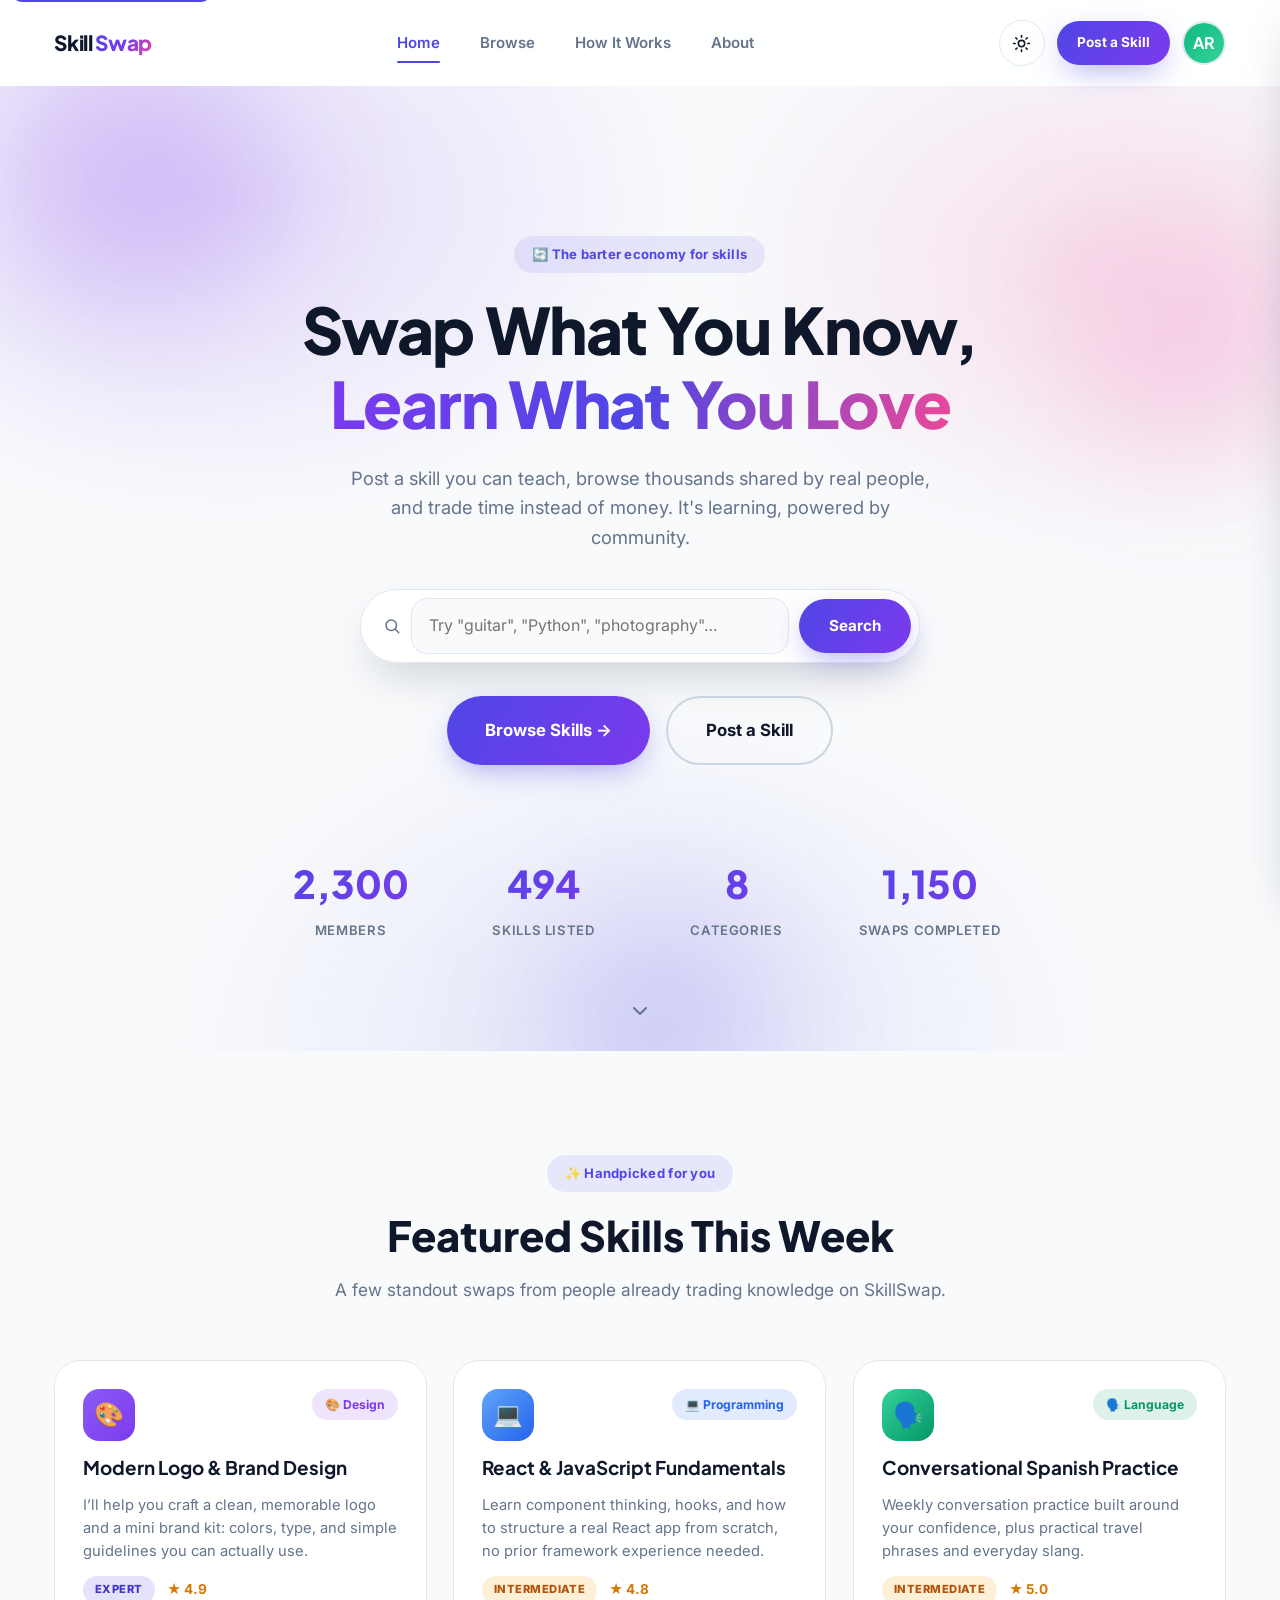
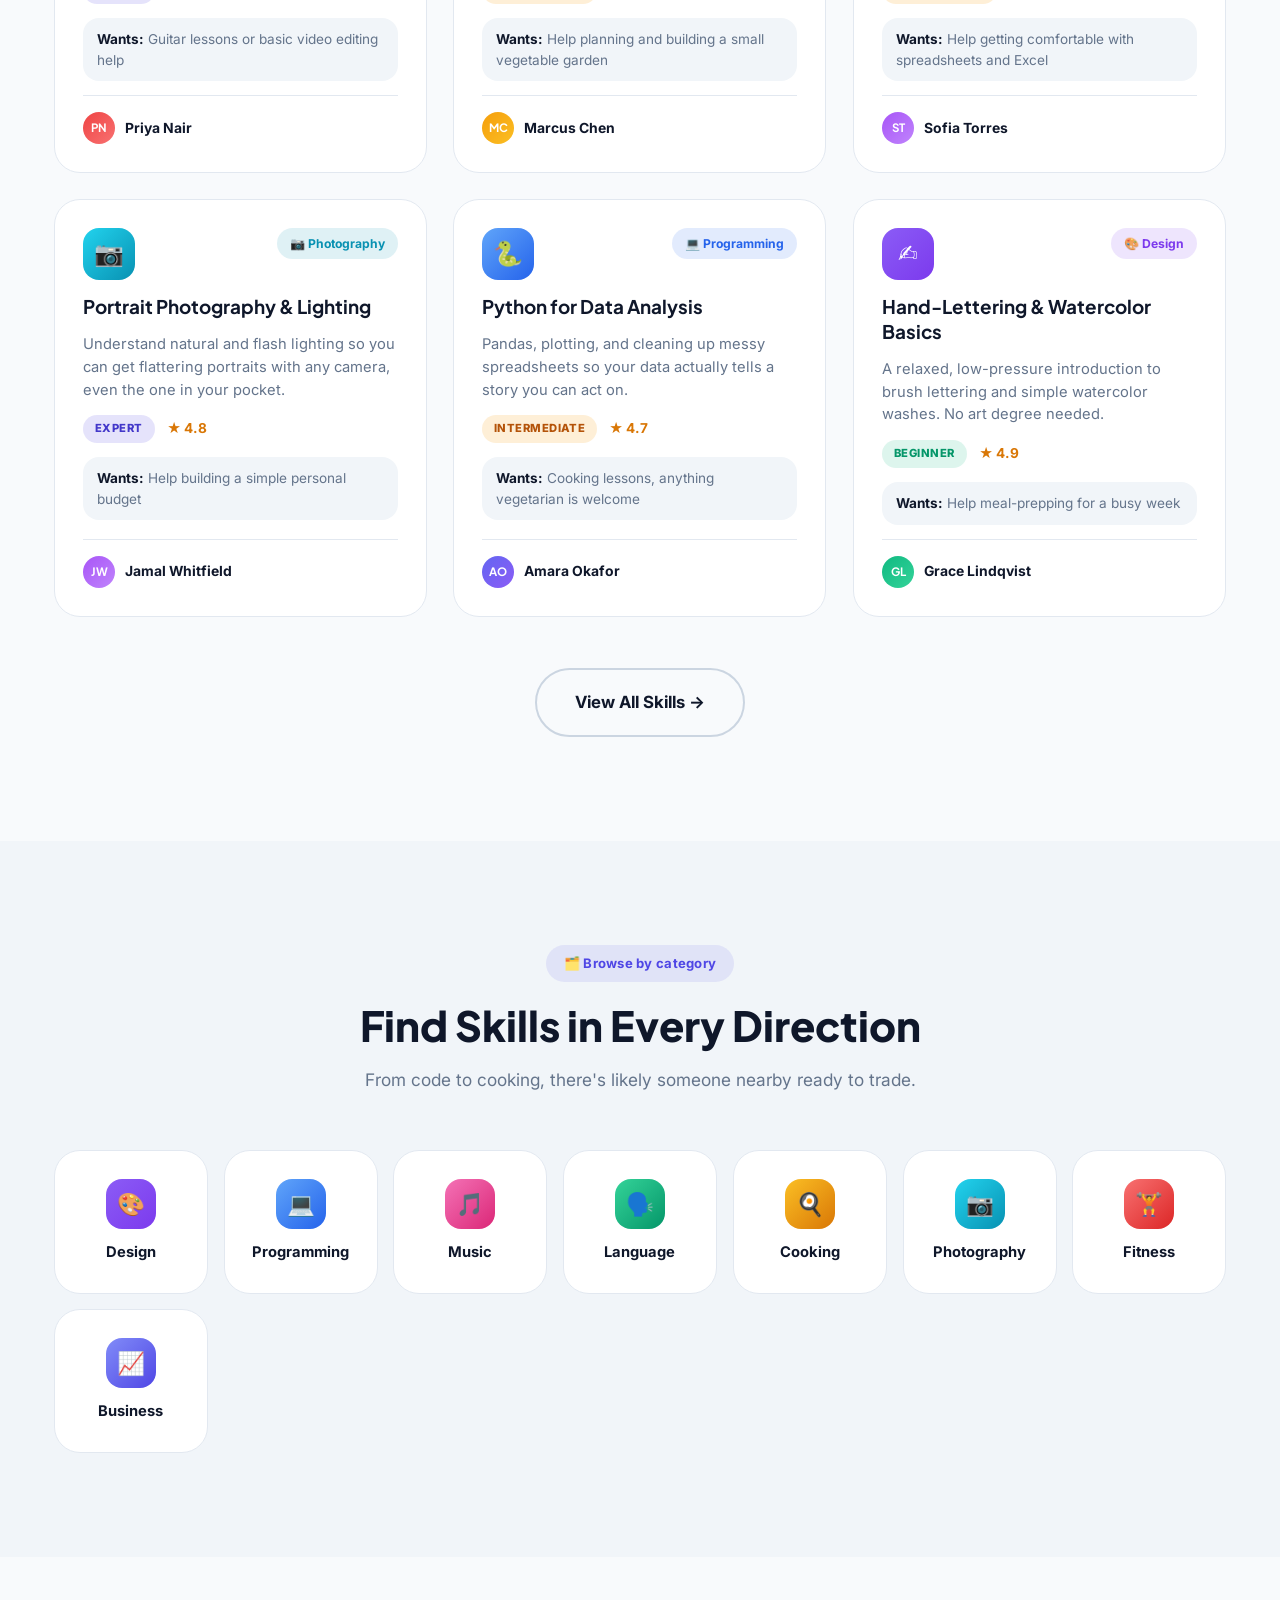
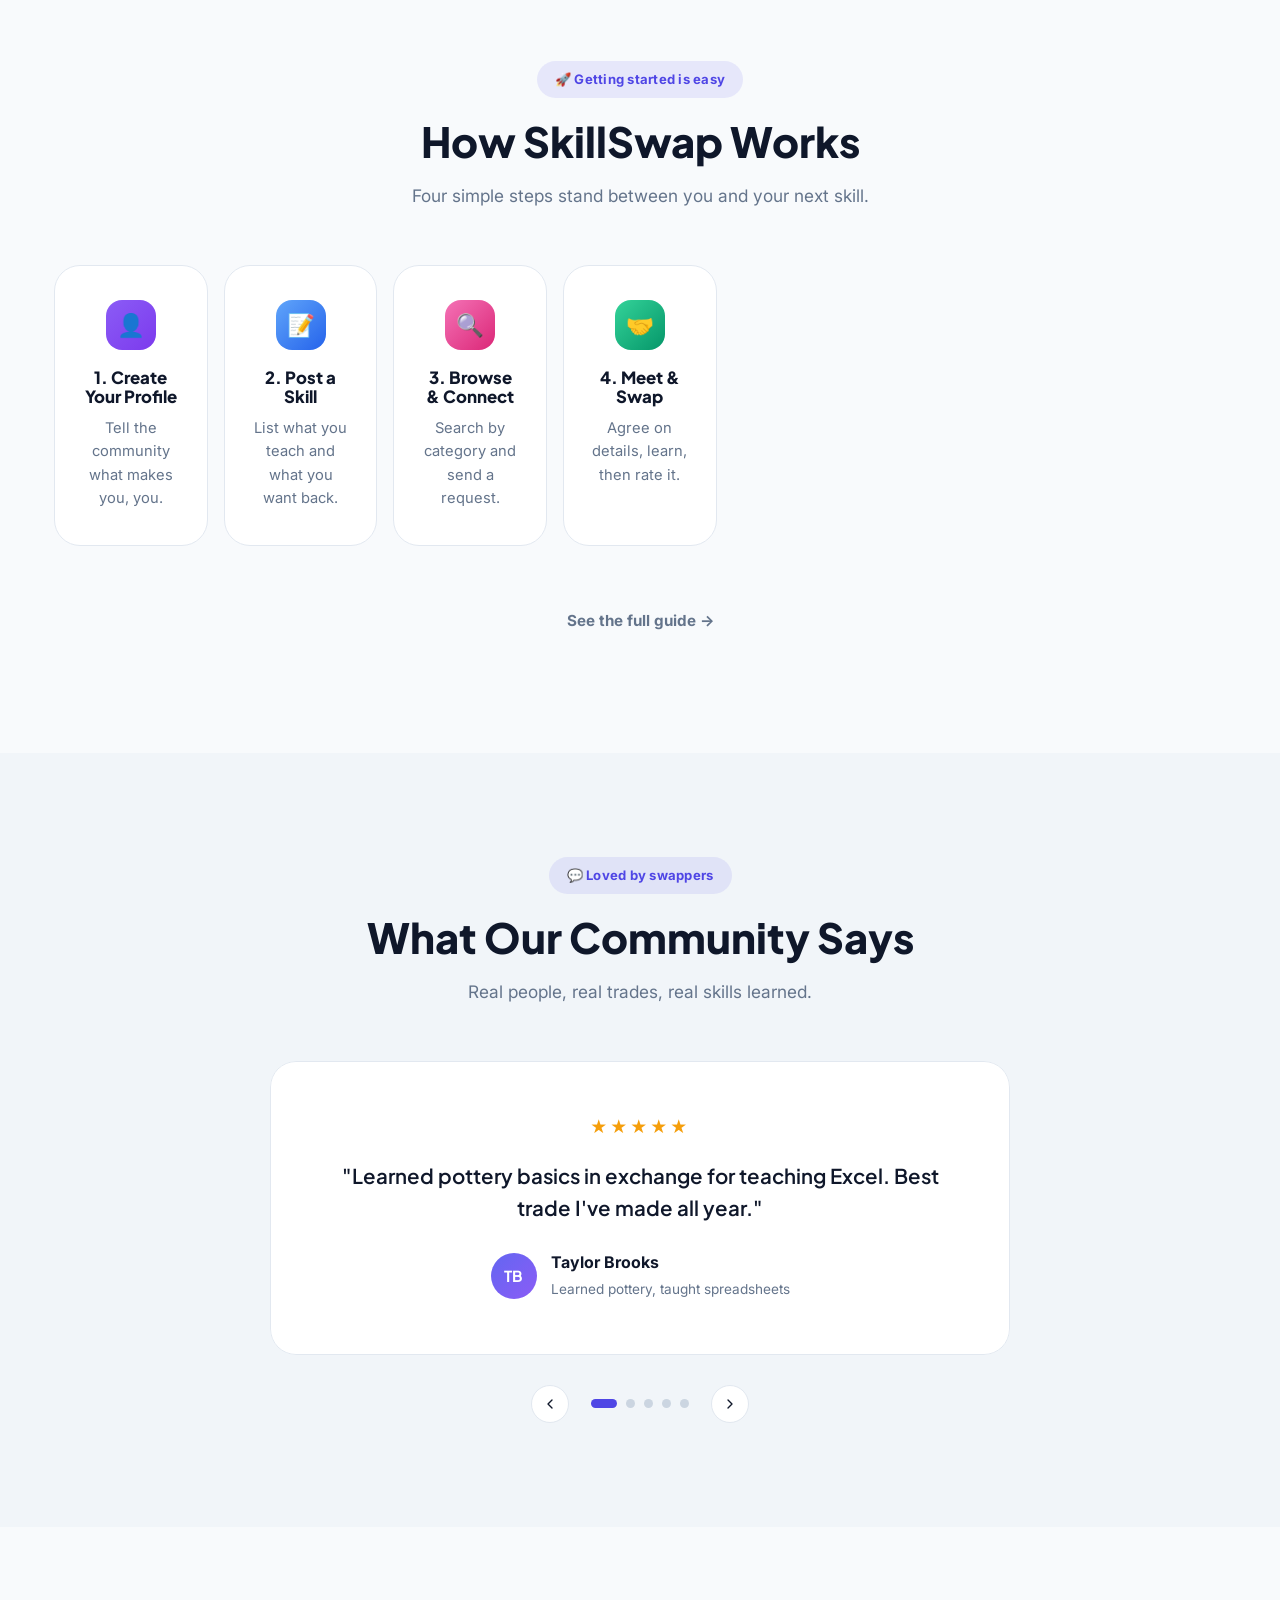
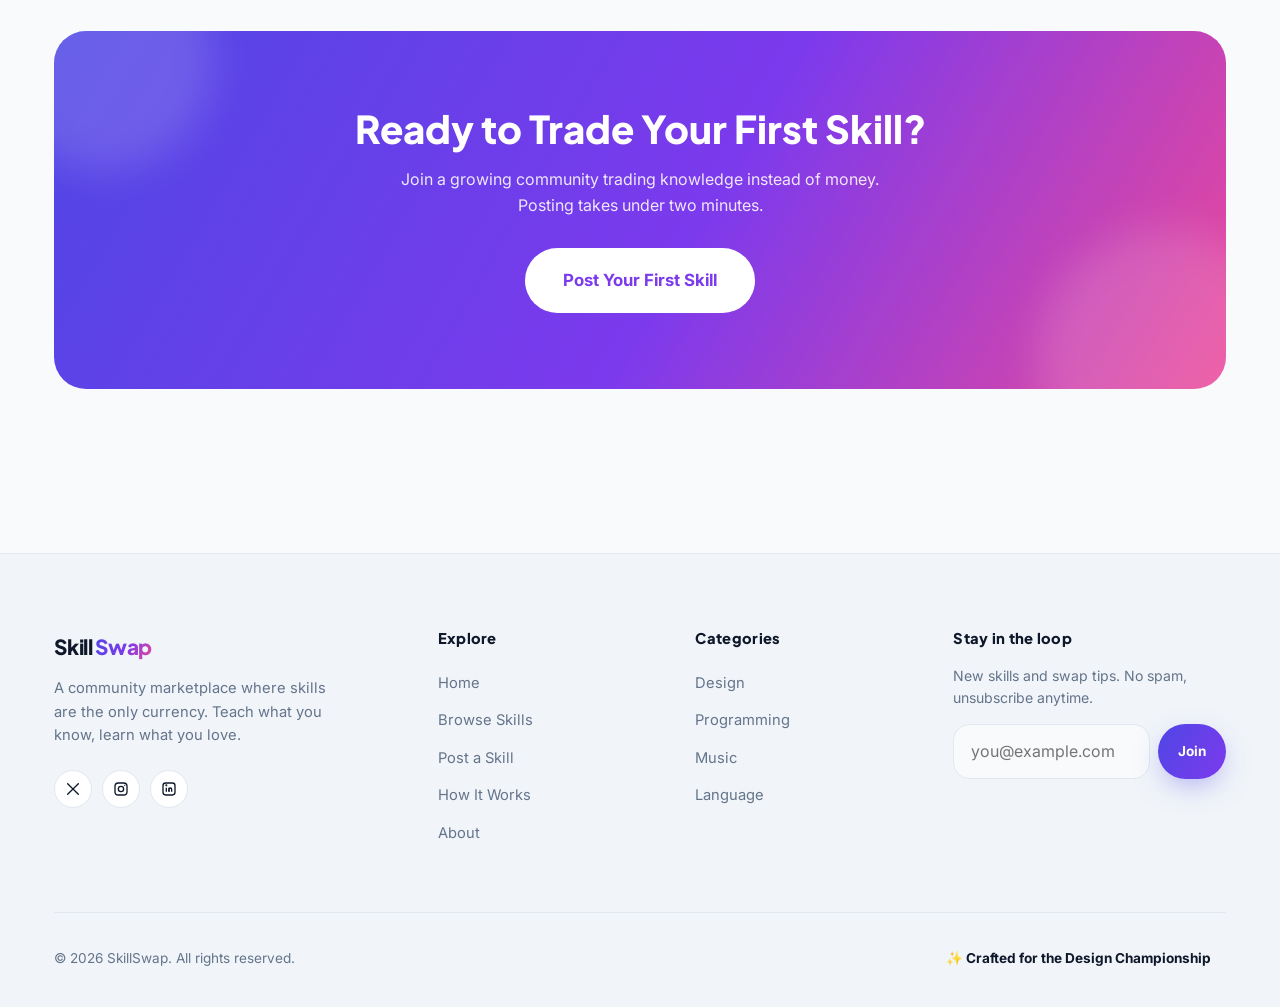
==== commit bf18626f: "Add About page with team credits and mentor, new text-based logo Add About Us page with Our Story pa" ====
--- a/index.html
+++ b/index.html
@@ -14,11 +14,12 @@
 
   <header class="site-header">
     <div class="container header-inner">
-      <a href="index.html" class="logo"><span class="logo-mark">🔄</span> SkillSwap</a>
+      <a href="index.html" class="logo logo-text"><span class="logo-skill">Skill</span><span class="logo-swap">Swap</span></a>
       <nav class="nav-links" aria-label="Primary">
         <a href="index.html" class="nav-link">Home</a>
         <a href="browse.html" class="nav-link">Browse</a>
         <a href="how-it-works.html" class="nav-link">How It Works</a>
+        <a href="about.html" class="nav-link">About</a>
       </nav>
       <div class="header-actions">
         <button type="button" class="btn-icon theme-toggle" aria-label="Toggle dark mode" aria-pressed="false">
@@ -38,6 +39,7 @@
     <a href="post-skill.html" class="mobile-link">Post a Skill</a>
     <a href="how-it-works.html" class="mobile-link">How It Works</a>
     <a href="profile.html" class="mobile-link">Profile</a>
+    <a href="about.html" class="mobile-link">About</a>
     <a href="post-skill.html" class="btn btn-primary btn-block mobile-cta">Post a Skill</a>
   </nav>
 
@@ -201,7 +203,7 @@
     <div class="container">
       <div class="footer-grid">
         <div class="footer-brand">
-          <a href="index.html" class="logo"><span class="logo-mark">🔄</span> SkillSwap</a>
+          <a href="index.html" class="logo logo-text"><span class="logo-skill">Skill</span><span class="logo-swap">Swap</span></a>
           <p>A community marketplace where skills are the only currency. Teach what you know, learn what you love.</p>
           <div class="footer-social">
             <a href="#" class="btn-icon btn-sm" aria-label="Twitter"><svg width="16" height="16" viewBox="0 0 24 24" fill="none" stroke="currentColor" stroke-width="2" stroke-linecap="round"><path d="M4 4l16 16M20 4L4 20"/></svg></a>
@@ -216,6 +218,7 @@
             <li><a href="browse.html">Browse Skills</a></li>
             <li><a href="post-skill.html">Post a Skill</a></li>
             <li><a href="how-it-works.html">How It Works</a></li>
+            <li><a href="about.html">About</a></li>
           </ul>
         </div>
         <div class="footer-col">
--- a/css/styles.css
+++ b/css/styles.css
@@ -604,6 +604,62 @@
 }
 
 /* -----------------------------
+   21b. Text logo & Team/About page
+------------------------------*/
+.logo-text{gap:2px;letter-spacing:-.01em}
+.logo-skill{color:var(--text)}
+.logo-swap{
+  background:linear-gradient(120deg,var(--primary),var(--primary-2) 55%,var(--primary-3));
+  -webkit-background-clip:text;background-clip:text;color:transparent;
+}
+
+.story-panel{
+  max-width:760px;margin:0 auto 64px;padding:40px 44px;border-radius:var(--radius-lg);
+  background:var(--surface);border:1.5px solid var(--border);box-shadow:var(--shadow-md);
+}
+.story-panel h2{font-size:clamp(1.5rem,2.6vw,2rem);margin-bottom:18px}
+.story-panel p{color:var(--text-muted);font-size:1.05rem;line-height:1.75}
+.story-panel strong{color:var(--text)}
+
+.team-name-banner{
+  text-align:center;margin:0 auto 44px;
+}
+.team-name-banner .eyebrow{margin-bottom:14px}
+.team-name-banner h2{font-size:clamp(2rem,4.4vw,3.2rem);margin-bottom:0}
+.team-name-banner .team-tag{
+  display:inline-block;margin-top:10px;font-family:var(--font-heading);font-weight:700;
+  font-size:1.1rem;background:linear-gradient(120deg,var(--primary),var(--primary-2) 55%,var(--primary-3));
+  -webkit-background-clip:text;background-clip:text;color:transparent;
+}
+
+.team-grid{
+  display:grid;grid-template-columns:repeat(auto-fit,minmax(160px,1fr));gap:22px;max-width:920px;margin:0 auto 56px;
+}
+.team-card{
+  text-align:center;padding:32px 18px;border-radius:var(--radius-lg);border:1.5px solid var(--border);
+  background:var(--surface);transition:transform .3s var(--ease),box-shadow .3s var(--ease);
+}
+.team-card:hover{transform:translateY(-6px);box-shadow:var(--shadow-md)}
+.team-card .avatar{margin:0 auto 16px}
+.team-card h3{font-size:1.05rem;margin-bottom:4px}
+.team-card span{color:var(--text-muted);font-size:.85rem}
+
+.mentor-card{
+  max-width:560px;margin:0 auto;display:flex;align-items:center;gap:22px;padding:28px 32px;
+  border-radius:var(--radius-lg);background:linear-gradient(160deg,rgba(var(--primary-rgb),.1),rgba(236,72,153,.08));
+  box-shadow:var(--shadow-md);
+}
+.mentor-card .avatar{flex-shrink:0}
+.mentor-card h3{font-size:1.1rem;margin-bottom:2px}
+.mentor-card .mentor-role{color:var(--primary);font-weight:700;font-size:.82rem;letter-spacing:.02em;text-transform:uppercase;display:block;margin-bottom:6px}
+.mentor-card p{color:var(--text-muted);font-size:.92rem}
+
+@media (max-width:520px){
+  .story-panel{padding:28px 24px}
+  .mentor-card{flex-direction:column;text-align:center;padding:28px 22px}
+}
+
+/* -----------------------------
    22. Reduced motion
 ------------------------------*/
 @media (prefers-reduced-motion:reduce){
